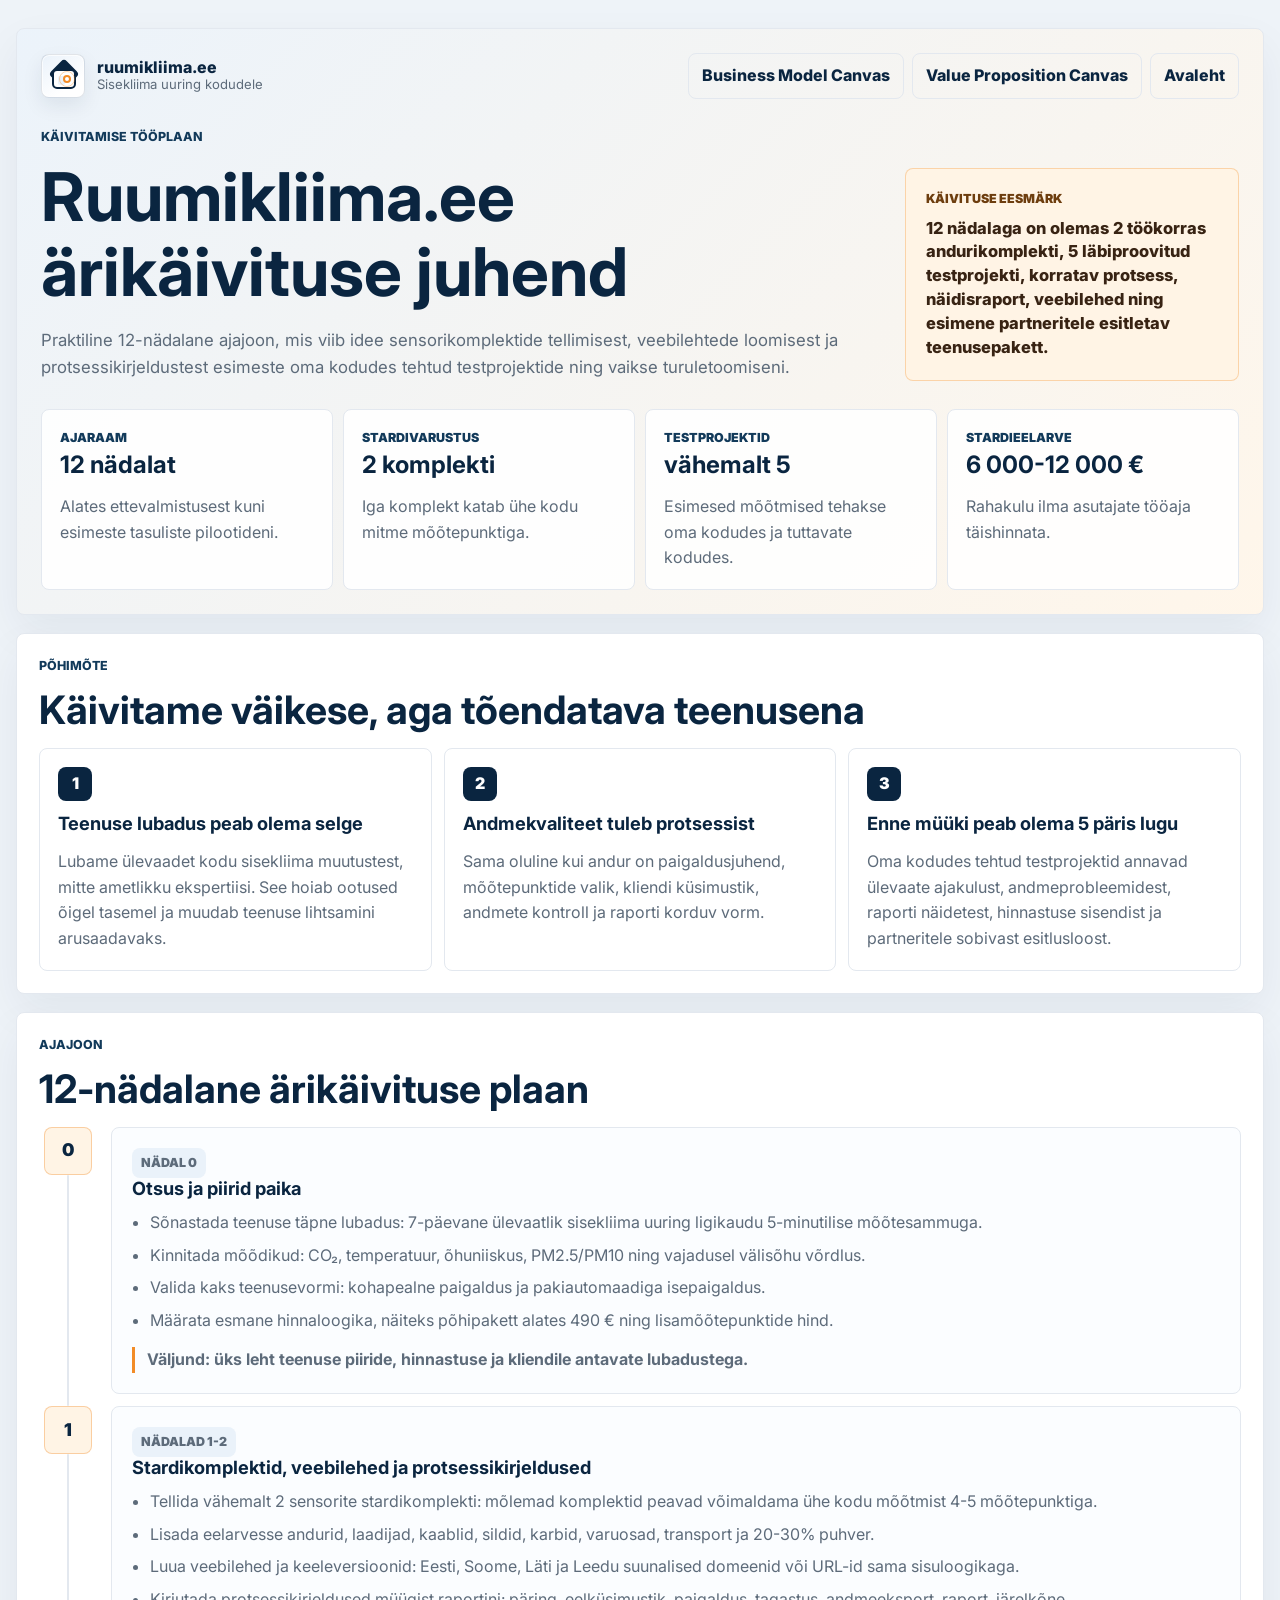
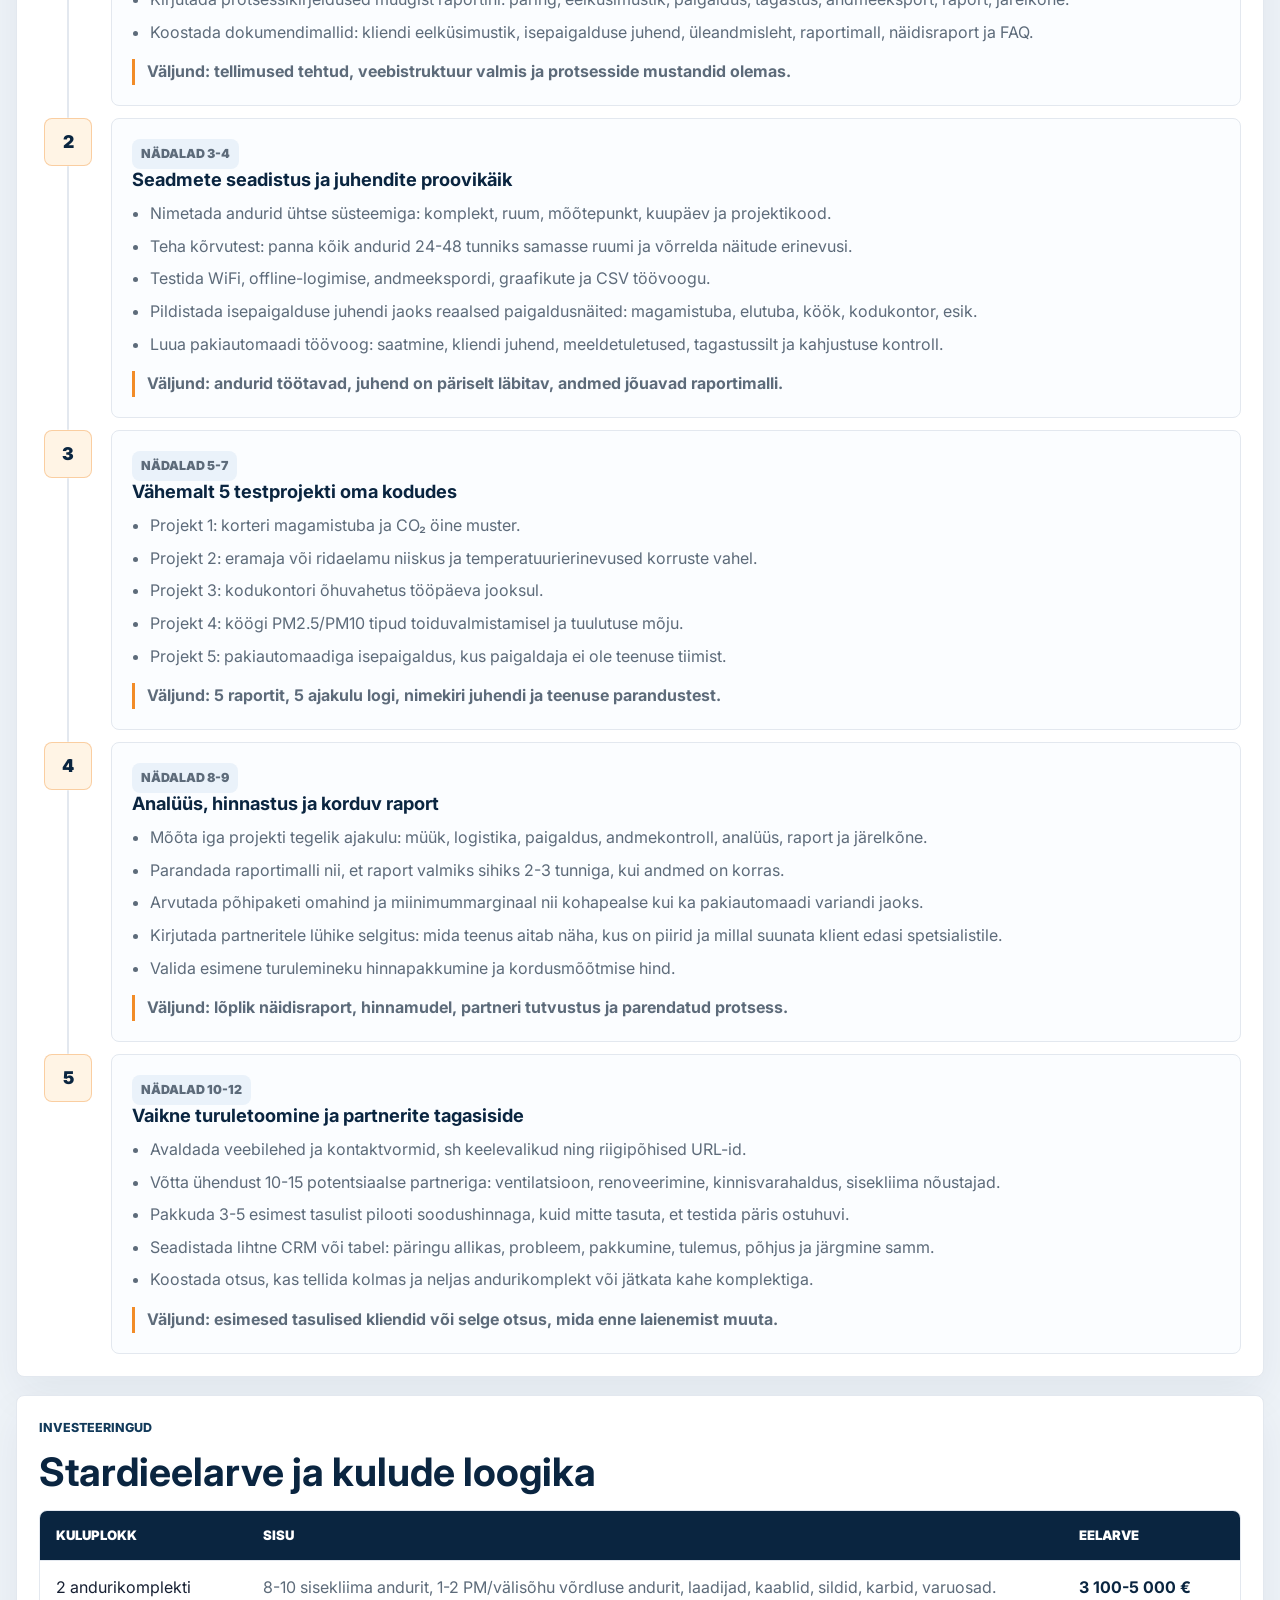
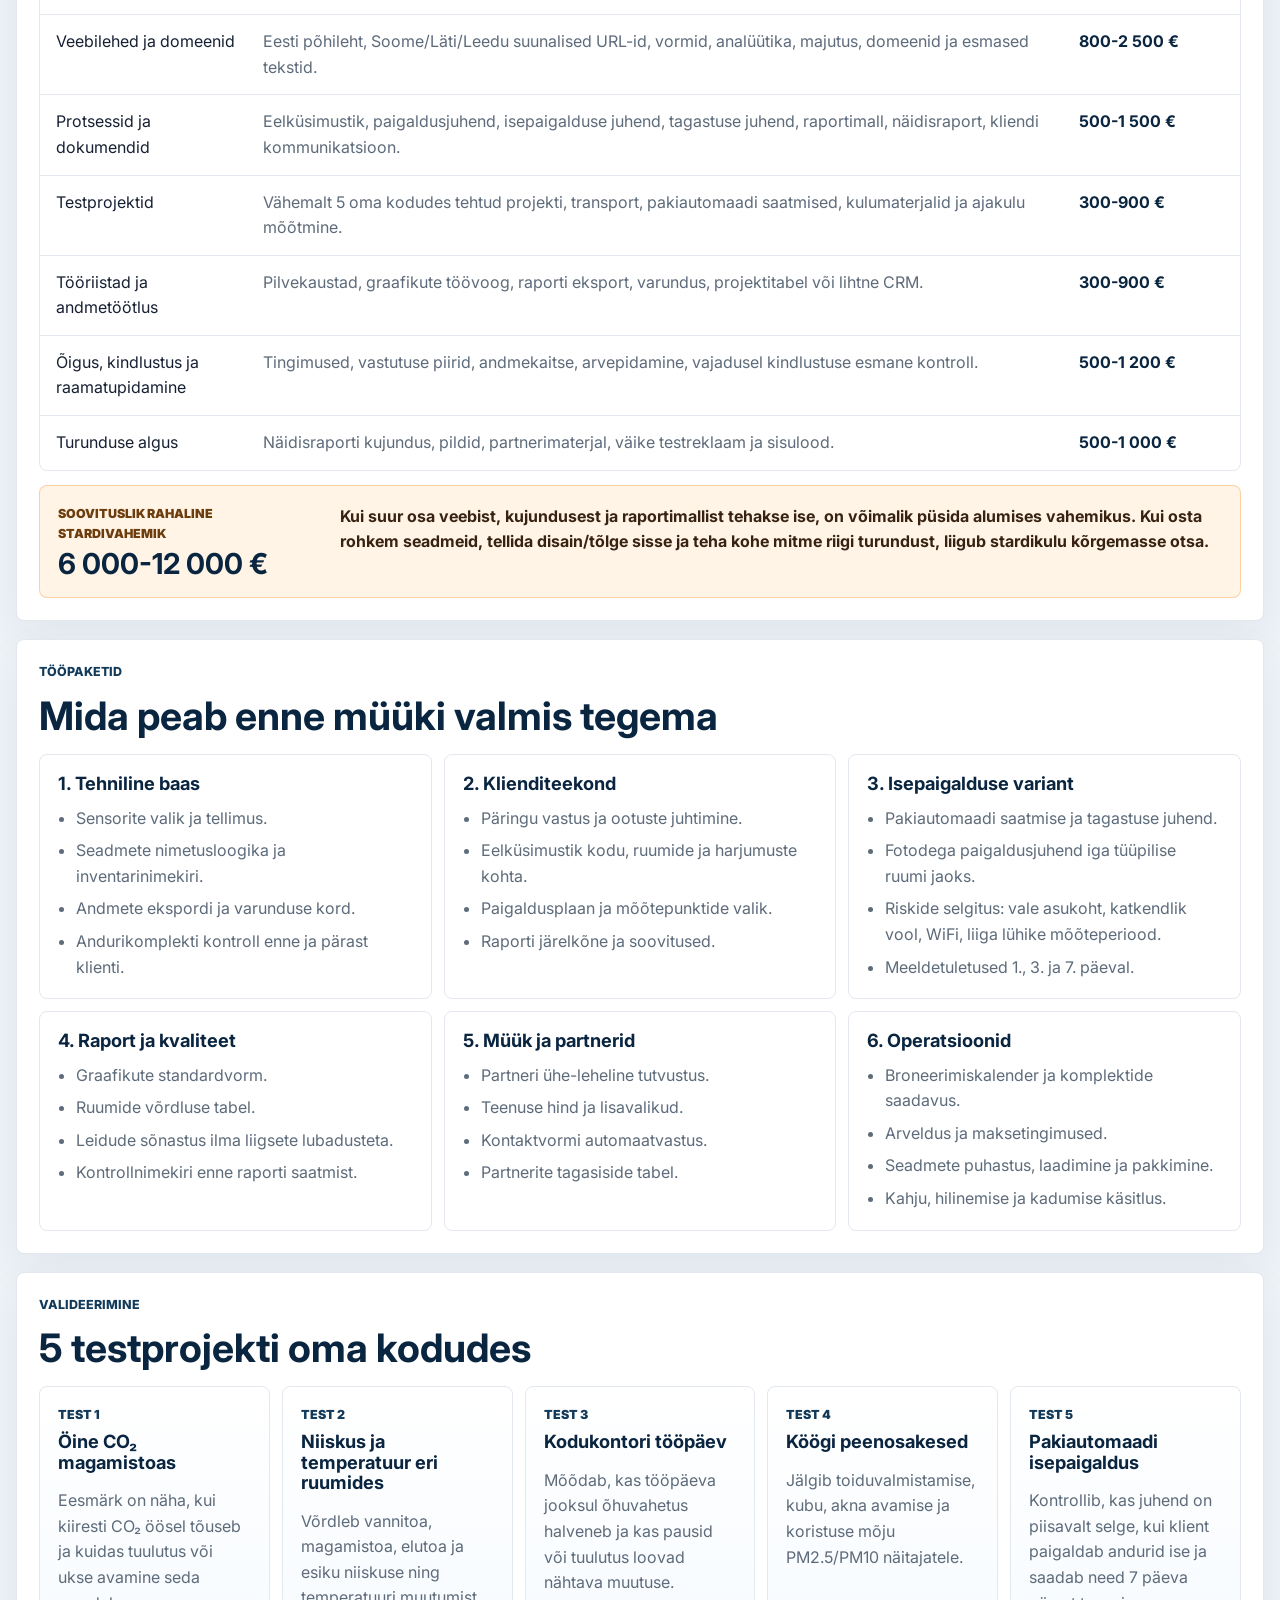
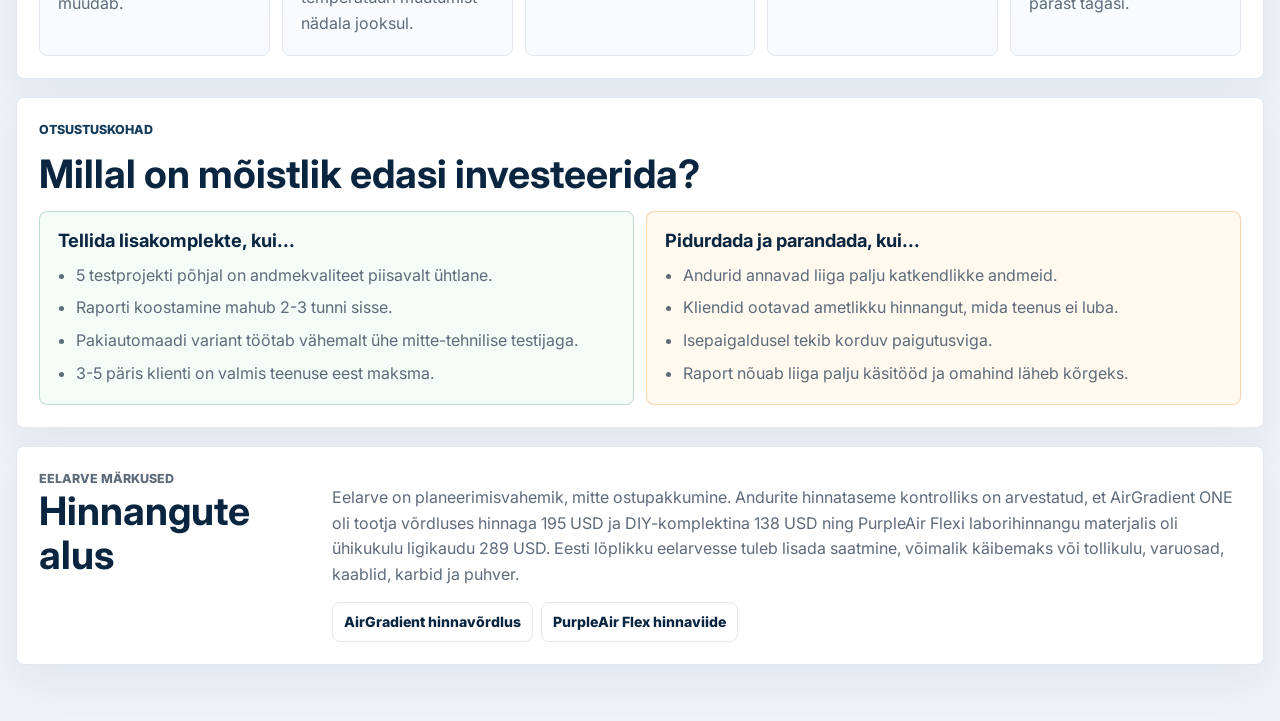
==== business-kickoff-guide.html @ 53d8d844 "Publish Kodukliima site" ====
<!DOCTYPE html>
<html lang="et">
<head>
  <meta charset="UTF-8">
  <meta name="viewport" content="width=device-width, initial-scale=1.0">
  <title>Ruumikliima.ee - Ärikäivituse juhend</title>
  <meta name="description" content="Ruumikliima.ee ärikäivituse ajajoon koos tööde, investeeringute, testprojektide ja otsustuskohtadega.">
  <link rel="preconnect" href="https://fonts.googleapis.com">
  <link rel="preconnect" href="https://fonts.gstatic.com" crossorigin>
  <link href="https://fonts.googleapis.com/css2?family=Inter:wght@400;500;600;700;800&display=swap" rel="stylesheet">
  <link rel="stylesheet" href="styles.css">
</head>
<body class="bmc-page kickoff-page">
  <main class="bmc-main">
    <section class="bmc-hero kickoff-hero">
      <div class="bmc-brandline">
        <a class="brand bmc-brand" href="index.html" aria-label="Tagasi ruumikliima.ee avalehele">
          <span class="brand-mark" aria-hidden="true">
            <span class="brand-roof"></span>
            <span class="brand-house">
              <span class="brand-sensor"></span>
            </span>
          </span>
          <span>
            <span class="brand-name">ruumikliima.ee</span>
            <span class="brand-tagline">Sisekliima uuring kodudele</span>
          </span>
        </a>
        <div class="bmc-navlinks">
          <a class="bmc-back" href="business-model-canvas.html">Business Model Canvas</a>
          <a class="bmc-back" href="value-proposition-canvas.html">Value Proposition Canvas</a>
          <a class="bmc-back" href="index.html">Avaleht</a>
        </div>
      </div>

      <div class="bmc-hero-grid">
        <div>
          <p class="eyebrow">Käivitamise tööplaan</p>
          <h1>Ruumikliima.ee ärikäivituse juhend</h1>
          <p class="bmc-lead">Praktiline 12-nädalane ajajoon, mis viib idee sensorikomplektide tellimisest, veebilehtede loomisest ja protsessikirjeldustest esimeste oma kodudes tehtud testprojektide ning vaikse turuletoomiseni.</p>
        </div>
        <div class="bmc-summary-card">
          <p class="bmc-card-label">Käivituse eesmärk</p>
          <p>12 nädalaga on olemas 2 töökorras andurikomplekti, 5 läbiproovitud testprojekti, korratav protsess, näidisraport, veebilehed ning esimene partneritele esitletav teenusepakett.</p>
        </div>
      </div>

      <div class="kickoff-metrics" aria-label="Käivituse põhinäitajad">
        <article>
          <span>Ajaraam</span>
          <strong>12 nädalat</strong>
          <p>Alates ettevalmistusest kuni esimeste tasuliste pilootideni.</p>
        </article>
        <article>
          <span>Stardivarustus</span>
          <strong>2 komplekti</strong>
          <p>Iga komplekt katab ühe kodu mitme mõõtepunktiga.</p>
        </article>
        <article>
          <span>Testprojektid</span>
          <strong>vähemalt 5</strong>
          <p>Esimesed mõõtmised tehakse oma kodudes ja tuttavate kodudes.</p>
        </article>
        <article>
          <span>Stardieelarve</span>
          <strong>6 000-12 000 €</strong>
          <p>Rahakulu ilma asutajate tööaja täishinnata.</p>
        </article>
      </div>
    </section>

    <section class="bmc-section kickoff-principles" aria-labelledby="principles-title">
      <div class="bmc-section-heading">
        <div>
          <p class="eyebrow">Põhimõte</p>
          <h2 id="principles-title">Käivitame väikese, aga tõendatava teenusena</h2>
        </div>
      </div>
      <div class="kickoff-pillars">
        <article>
          <span class="kickoff-icon">1</span>
          <h3>Teenuse lubadus peab olema selge</h3>
          <p>Lubame ülevaadet kodu sisekliima muutustest, mitte ametlikku ekspertiisi. See hoiab ootused õigel tasemel ja muudab teenuse lihtsamini arusaadavaks.</p>
        </article>
        <article>
          <span class="kickoff-icon">2</span>
          <h3>Andmekvaliteet tuleb protsessist</h3>
          <p>Sama oluline kui andur on paigaldusjuhend, mõõtepunktide valik, kliendi küsimustik, andmete kontroll ja raporti korduv vorm.</p>
        </article>
        <article>
          <span class="kickoff-icon">3</span>
          <h3>Enne müüki peab olema 5 päris lugu</h3>
          <p>Oma kodudes tehtud testprojektid annavad ülevaate ajakulust, andmeprobleemidest, raporti näidetest, hinnastuse sisendist ja partneritele sobivast esitlusloost.</p>
        </article>
      </div>
    </section>

    <section class="bmc-section" aria-labelledby="timeline-title">
      <div class="bmc-section-heading">
        <div>
          <p class="eyebrow">Ajajoon</p>
          <h2 id="timeline-title">12-nädalane ärikäivituse plaan</h2>
        </div>
      </div>

      <div class="kickoff-timeline">
        <article class="timeline-row">
          <div class="timeline-marker">
            <span>0</span>
          </div>
          <div class="timeline-card">
            <p class="phase-badge">Nädal 0</p>
            <h3>Otsus ja piirid paika</h3>
            <ul>
              <li>Sõnastada teenuse täpne lubadus: 7-päevane ülevaatlik sisekliima uuring ligikaudu 5-minutilise mõõtesammuga.</li>
              <li>Kinnitada mõõdikud: CO₂, temperatuur, õhuniiskus, PM2.5/PM10 ning vajadusel välisõhu võrdlus.</li>
              <li>Valida kaks teenusevormi: kohapealne paigaldus ja pakiautomaadiga isepaigaldus.</li>
              <li>Määrata esmane hinnaloogika, näiteks põhipakett alates 490 € ning lisamõõtepunktide hind.</li>
            </ul>
            <p class="timeline-output">Väljund: üks leht teenuse piiride, hinnastuse ja kliendile antavate lubadustega.</p>
          </div>
        </article>

        <article class="timeline-row">
          <div class="timeline-marker">
            <span>1</span>
          </div>
          <div class="timeline-card">
            <p class="phase-badge">Nädalad 1-2</p>
            <h3>Stardikomplektid, veebilehed ja protsessikirjeldused</h3>
            <ul>
              <li>Tellida vähemalt 2 sensorite stardikomplekti: mõlemad komplektid peavad võimaldama ühe kodu mõõtmist 4-5 mõõtepunktiga.</li>
              <li>Lisada eelarvesse andurid, laadijad, kaablid, sildid, karbid, varuosad, transport ja 20-30% puhver.</li>
              <li>Luua veebilehed ja keeleversioonid: Eesti, Soome, Läti ja Leedu suunalised domeenid või URL-id sama sisuloogikaga.</li>
              <li>Kirjutada protsessikirjeldused müügist raportini: päring, eelküsimustik, paigaldus, tagastus, andmeeksport, raport, järelkõne.</li>
              <li>Koostada dokumendimallid: kliendi eelküsimustik, isepaigalduse juhend, üleandmisleht, raportimall, näidisraport ja FAQ.</li>
            </ul>
            <p class="timeline-output">Väljund: tellimused tehtud, veebistruktuur valmis ja protsesside mustandid olemas.</p>
          </div>
        </article>

        <article class="timeline-row">
          <div class="timeline-marker">
            <span>2</span>
          </div>
          <div class="timeline-card">
            <p class="phase-badge">Nädalad 3-4</p>
            <h3>Seadmete seadistus ja juhendite proovikäik</h3>
            <ul>
              <li>Nimetada andurid ühtse süsteemiga: komplekt, ruum, mõõtepunkt, kuupäev ja projektikood.</li>
              <li>Teha kõrvutest: panna kõik andurid 24-48 tunniks samasse ruumi ja võrrelda näitude erinevusi.</li>
              <li>Testida WiFi, offline-logimise, andmeekspordi, graafikute ja CSV töövoogu.</li>
              <li>Pildistada isepaigalduse juhendi jaoks reaalsed paigaldusnäited: magamistuba, elutuba, köök, kodukontor, esik.</li>
              <li>Luua pakiautomaadi töövoog: saatmine, kliendi juhend, meeldetuletused, tagastussilt ja kahjustuse kontroll.</li>
            </ul>
            <p class="timeline-output">Väljund: andurid töötavad, juhend on päriselt läbitav, andmed jõuavad raportimalli.</p>
          </div>
        </article>

        <article class="timeline-row">
          <div class="timeline-marker">
            <span>3</span>
          </div>
          <div class="timeline-card">
            <p class="phase-badge">Nädalad 5-7</p>
            <h3>Vähemalt 5 testprojekti oma kodudes</h3>
            <ul>
              <li>Projekt 1: korteri magamistuba ja CO₂ öine muster.</li>
              <li>Projekt 2: eramaja või ridaelamu niiskus ja temperatuurierinevused korruste vahel.</li>
              <li>Projekt 3: kodukontori õhuvahetus tööpäeva jooksul.</li>
              <li>Projekt 4: köögi PM2.5/PM10 tipud toiduvalmistamisel ja tuulutuse mõju.</li>
              <li>Projekt 5: pakiautomaadiga isepaigaldus, kus paigaldaja ei ole teenuse tiimist.</li>
            </ul>
            <p class="timeline-output">Väljund: 5 raportit, 5 ajakulu logi, nimekiri juhendi ja teenuse parandustest.</p>
          </div>
        </article>

        <article class="timeline-row">
          <div class="timeline-marker">
            <span>4</span>
          </div>
          <div class="timeline-card">
            <p class="phase-badge">Nädalad 8-9</p>
            <h3>Analüüs, hinnastus ja korduv raport</h3>
            <ul>
              <li>Mõõta iga projekti tegelik ajakulu: müük, logistika, paigaldus, andmekontroll, analüüs, raport ja järelkõne.</li>
              <li>Parandada raportimalli nii, et raport valmiks sihiks 2-3 tunniga, kui andmed on korras.</li>
              <li>Arvutada põhipaketi omahind ja miinimummarginaal nii kohapealse kui ka pakiautomaadi variandi jaoks.</li>
              <li>Kirjutada partneritele lühike selgitus: mida teenus aitab näha, kus on piirid ja millal suunata klient edasi spetsialistile.</li>
              <li>Valida esimene turulemineku hinnapakkumine ja kordusmõõtmise hind.</li>
            </ul>
            <p class="timeline-output">Väljund: lõplik näidisraport, hinnamudel, partneri tutvustus ja parendatud protsess.</p>
          </div>
        </article>

        <article class="timeline-row">
          <div class="timeline-marker">
            <span>5</span>
          </div>
          <div class="timeline-card">
            <p class="phase-badge">Nädalad 10-12</p>
            <h3>Vaikne turuletoomine ja partnerite tagasiside</h3>
            <ul>
              <li>Avaldada veebilehed ja kontaktvormid, sh keelevalikud ning riigipõhised URL-id.</li>
              <li>Võtta ühendust 10-15 potentsiaalse partneriga: ventilatsioon, renoveerimine, kinnisvarahaldus, sisekliima nõustajad.</li>
              <li>Pakkuda 3-5 esimest tasulist pilooti soodushinnaga, kuid mitte tasuta, et testida päris ostuhuvi.</li>
              <li>Seadistada lihtne CRM või tabel: päringu allikas, probleem, pakkumine, tulemus, põhjus ja järgmine samm.</li>
              <li>Koostada otsus, kas tellida kolmas ja neljas andurikomplekt või jätkata kahe komplektiga.</li>
            </ul>
            <p class="timeline-output">Väljund: esimesed tasulised kliendid või selge otsus, mida enne laienemist muuta.</p>
          </div>
        </article>
      </div>
    </section>

    <section class="bmc-section kickoff-budget" aria-labelledby="budget-title">
      <div class="bmc-section-heading">
        <div>
          <p class="eyebrow">Investeeringud</p>
          <h2 id="budget-title">Stardieelarve ja kulude loogika</h2>
        </div>
      </div>

      <div class="investment-table" role="table" aria-label="Stardieelarve">
        <div class="investment-row investment-head" role="row">
          <span role="columnheader">Kuluplokk</span>
          <span role="columnheader">Sisu</span>
          <span role="columnheader">Eelarve</span>
        </div>
        <div class="investment-row" role="row">
          <span role="cell">2 andurikomplekti</span>
          <span role="cell">8-10 sisekliima andurit, 1-2 PM/välisõhu võrdluse andurit, laadijad, kaablid, sildid, karbid, varuosad.</span>
          <strong role="cell">3 100-5 000 €</strong>
        </div>
        <div class="investment-row" role="row">
          <span role="cell">Veebilehed ja domeenid</span>
          <span role="cell">Eesti põhileht, Soome/Läti/Leedu suunalised URL-id, vormid, analüütika, majutus, domeenid ja esmased tekstid.</span>
          <strong role="cell">800-2 500 €</strong>
        </div>
        <div class="investment-row" role="row">
          <span role="cell">Protsessid ja dokumendid</span>
          <span role="cell">Eelküsimustik, paigaldusjuhend, isepaigalduse juhend, tagastuse juhend, raportimall, näidisraport, kliendi kommunikatsioon.</span>
          <strong role="cell">500-1 500 €</strong>
        </div>
        <div class="investment-row" role="row">
          <span role="cell">Testprojektid</span>
          <span role="cell">Vähemalt 5 oma kodudes tehtud projekti, transport, pakiautomaadi saatmised, kulumaterjalid ja ajakulu mõõtmine.</span>
          <strong role="cell">300-900 €</strong>
        </div>
        <div class="investment-row" role="row">
          <span role="cell">Tööriistad ja andmetöötlus</span>
          <span role="cell">Pilvekaustad, graafikute töövoog, raporti eksport, varundus, projektitabel või lihtne CRM.</span>
          <strong role="cell">300-900 €</strong>
        </div>
        <div class="investment-row" role="row">
          <span role="cell">Õigus, kindlustus ja raamatupidamine</span>
          <span role="cell">Tingimused, vastutuse piirid, andmekaitse, arvepidamine, vajadusel kindlustuse esmane kontroll.</span>
          <strong role="cell">500-1 200 €</strong>
        </div>
        <div class="investment-row" role="row">
          <span role="cell">Turunduse algus</span>
          <span role="cell">Näidisraporti kujundus, pildid, partnerimaterjal, väike testreklaam ja sisulood.</span>
          <strong role="cell">500-1 000 €</strong>
        </div>
      </div>

      <div class="budget-total">
        <div>
          <span>Soovituslik rahaline stardivahemik</span>
          <strong>6 000-12 000 €</strong>
        </div>
        <p>Kui suur osa veebist, kujundusest ja raportimallist tehakse ise, on võimalik püsida alumises vahemikus. Kui osta rohkem seadmeid, tellida disain/tõlge sisse ja teha kohe mitme riigi turundust, liigub stardikulu kõrgemasse otsa.</p>
      </div>
    </section>

    <section class="bmc-section" aria-labelledby="tasks-title">
      <div class="bmc-section-heading">
        <div>
          <p class="eyebrow">Tööpaketid</p>
          <h2 id="tasks-title">Mida peab enne müüki valmis tegema</h2>
        </div>
      </div>

      <div class="task-board">
        <article>
          <h3>1. Tehniline baas</h3>
          <ul>
            <li>Sensorite valik ja tellimus.</li>
            <li>Seadmete nimetusloogika ja inventarinimekiri.</li>
            <li>Andmete ekspordi ja varunduse kord.</li>
            <li>Andurikomplekti kontroll enne ja pärast klienti.</li>
          </ul>
        </article>
        <article>
          <h3>2. Klienditeekond</h3>
          <ul>
            <li>Päringu vastus ja ootuste juhtimine.</li>
            <li>Eelküsimustik kodu, ruumide ja harjumuste kohta.</li>
            <li>Paigaldusplaan ja mõõtepunktide valik.</li>
            <li>Raporti järelkõne ja soovitused.</li>
          </ul>
        </article>
        <article>
          <h3>3. Isepaigalduse variant</h3>
          <ul>
            <li>Pakiautomaadi saatmise ja tagastuse juhend.</li>
            <li>Fotodega paigaldusjuhend iga tüüpilise ruumi jaoks.</li>
            <li>Riskide selgitus: vale asukoht, katkendlik vool, WiFi, liiga lühike mõõteperiood.</li>
            <li>Meeldetuletused 1., 3. ja 7. päeval.</li>
          </ul>
        </article>
        <article>
          <h3>4. Raport ja kvaliteet</h3>
          <ul>
            <li>Graafikute standardvorm.</li>
            <li>Ruumide võrdluse tabel.</li>
            <li>Leidude sõnastus ilma liigsete lubadusteta.</li>
            <li>Kontrollnimekiri enne raporti saatmist.</li>
          </ul>
        </article>
        <article>
          <h3>5. Müük ja partnerid</h3>
          <ul>
            <li>Partneri ühe-leheline tutvustus.</li>
            <li>Teenuse hind ja lisavalikud.</li>
            <li>Kontaktvormi automaatvastus.</li>
            <li>Partnerite tagasiside tabel.</li>
          </ul>
        </article>
        <article>
          <h3>6. Operatsioonid</h3>
          <ul>
            <li>Broneerimiskalender ja komplektide saadavus.</li>
            <li>Arveldus ja maksetingimused.</li>
            <li>Seadmete puhastus, laadimine ja pakkimine.</li>
            <li>Kahju, hilinemise ja kadumise käsitlus.</li>
          </ul>
        </article>
      </div>
    </section>

    <section class="bmc-section test-projects" aria-labelledby="tests-title">
      <div class="bmc-section-heading">
        <div>
          <p class="eyebrow">Valideerimine</p>
          <h2 id="tests-title">5 testprojekti oma kodudes</h2>
        </div>
      </div>

      <div class="test-grid">
        <article>
          <span>Test 1</span>
          <h3>Öine CO₂ magamistoas</h3>
          <p>Eesmärk on näha, kui kiiresti CO₂ öösel tõuseb ja kuidas tuulutus või ukse avamine seda muudab.</p>
        </article>
        <article>
          <span>Test 2</span>
          <h3>Niiskus ja temperatuur eri ruumides</h3>
          <p>Võrdleb vannitoa, magamistoa, elutoa ja esiku niiskuse ning temperatuuri muutumist nädala jooksul.</p>
        </article>
        <article>
          <span>Test 3</span>
          <h3>Kodukontori tööpäev</h3>
          <p>Mõõdab, kas tööpäeva jooksul õhuvahetus halveneb ja kas pausid või tuulutus loovad nähtava muutuse.</p>
        </article>
        <article>
          <span>Test 4</span>
          <h3>Köögi peenosakesed</h3>
          <p>Jälgib toiduvalmistamise, kubu, akna avamise ja koristuse mõju PM2.5/PM10 näitajatele.</p>
        </article>
        <article>
          <span>Test 5</span>
          <h3>Pakiautomaadi isepaigaldus</h3>
          <p>Kontrollib, kas juhend on piisavalt selge, kui klient paigaldab andurid ise ja saadab need 7 päeva pärast tagasi.</p>
        </article>
      </div>
    </section>

    <section class="bmc-section" aria-labelledby="decisions-title">
      <div class="bmc-section-heading">
        <div>
          <p class="eyebrow">Otsustuskohad</p>
          <h2 id="decisions-title">Millal on mõistlik edasi investeerida?</h2>
        </div>
      </div>
      <div class="decision-grid">
        <article>
          <h3>Tellida lisakomplekte, kui...</h3>
          <ul>
            <li>5 testprojekti põhjal on andmekvaliteet piisavalt ühtlane.</li>
            <li>Raporti koostamine mahub 2-3 tunni sisse.</li>
            <li>Pakiautomaadi variant töötab vähemalt ühe mitte-tehnilise testijaga.</li>
            <li>3-5 päris klienti on valmis teenuse eest maksma.</li>
          </ul>
        </article>
        <article>
          <h3>Pidurdada ja parandada, kui...</h3>
          <ul>
            <li>Andurid annavad liiga palju katkendlikke andmeid.</li>
            <li>Kliendid ootavad ametlikku hinnangut, mida teenus ei luba.</li>
            <li>Isepaigaldusel tekib korduv paigutusviga.</li>
            <li>Raport nõuab liiga palju käsitööd ja omahind läheb kõrgeks.</li>
          </ul>
        </article>
      </div>
    </section>

    <section class="bmc-section kickoff-sources" aria-labelledby="sources-title">
      <div>
        <p class="eyebrow">Eelarve märkused</p>
        <h2 id="sources-title">Hinnangute alus</h2>
      </div>
      <div>
        <p>Eelarve on planeerimisvahemik, mitte ostupakkumine. Andurite hinnataseme kontrolliks on arvestatud, et AirGradient ONE oli tootja võrdluses hinnaga 195 USD ja DIY-komplektina 138 USD ning PurpleAir Flexi laborihinnangu materjalis oli ühikukulu ligikaudu 289 USD. Eesti lõplikku eelarvesse tuleb lisada saatmine, võimalik käibemaks või tollikulu, varuosad, kaablid, karbid ja puhver.</p>
        <div class="source-links">
          <a href="https://www.airgradient.com/blog/airgradient-vs-airthings/">AirGradient hinnavõrdlus</a>
          <a href="https://www.aqmd.gov/docs/default-source/aq-spec/laboratory---air-toxics/purpleair-pa-ii-flex-voc---laboratory-evaluation.pdf?sfvrsn=7">PurpleAir Flex hinnaviide</a>
        </div>
      </div>
    </section>
  </main>
</body>
</html>
---- styles.css ----
:root {
  --color-primary: #0a2540;
  --color-primary-soft: #123a5a;
  --color-accent: #f28c28;
  --color-bg: #f7f9fc;
  --color-white: #ffffff;
  --color-text: #172033;
  --color-muted: #5d6b7a;
  --color-border: #e3e8ef;
  --color-card: #ffffff;
  --color-soft-blue: #eaf2fa;
  --color-soft-orange: #fff4e5;
  --color-warning-soft: #fff4e5;
  --shadow-soft: 0 18px 50px rgba(10, 37, 64, 0.11);
  --radius: 8px;
  --header-height: 78px;
}

* {
  box-sizing: border-box;
}

html {
  scroll-behavior: smooth;
  scroll-padding-top: calc(var(--header-height) + 18px);
}

body {
  margin: 0;
  color: var(--color-text);
  background: var(--color-bg);
  font-family: Inter, system-ui, -apple-system, BlinkMacSystemFont, "Segoe UI", sans-serif;
  font-size: 16px;
  line-height: 1.6;
  overflow-x: hidden;
}

body.menu-open {
  overflow: hidden;
}

img,
svg {
  max-width: 100%;
}

a {
  color: inherit;
}

button,
input,
select,
textarea {
  font: inherit;
}

button {
  cursor: pointer;
}

:focus-visible {
  outline: 3px solid rgba(242, 140, 40, 0.72);
  outline-offset: 3px;
}

.skip-link {
  position: absolute;
  left: 16px;
  top: 12px;
  z-index: 100;
  transform: translateY(-140%);
  border-radius: var(--radius);
  background: var(--color-primary);
  color: var(--color-white);
  padding: 10px 14px;
  text-decoration: none;
  transition: transform 160ms ease;
}

.skip-link:focus {
  transform: translateY(0);
}

.container {
  width: min(100% - 32px, 1160px);
  margin-inline: auto;
}

.site-header {
  position: sticky;
  top: 0;
  z-index: 50;
  border-bottom: 1px solid rgba(227, 232, 239, 0.92);
  background: rgba(255, 255, 255, 0.94);
  backdrop-filter: blur(14px);
}

.site-header .container {
  width: min(100% - 32px, 1280px);
}

.header-inner {
  min-height: var(--header-height);
  display: flex;
  align-items: center;
  justify-content: space-between;
  gap: 18px;
}

.brand {
  display: inline-flex;
  align-items: center;
  gap: 12px;
  flex: 0 0 auto;
  min-width: 0;
  color: var(--color-primary);
  text-decoration: none;
}

.brand-mark {
  position: relative;
  flex: 0 0 auto;
  width: 44px;
  height: 44px;
  border-radius: 8px;
  border: 1px solid rgba(10, 37, 64, 0.12);
  background: linear-gradient(145deg, var(--color-soft-blue), #ffffff 72%);
  box-shadow: inset 0 0 0 1px rgba(255, 255, 255, 0.72), 0 8px 20px rgba(10, 37, 64, 0.08);
}

.brand-roof {
  position: absolute;
  left: 11px;
  top: 8px;
  width: 22px;
  height: 22px;
  border-radius: 4px 4px 2px 4px;
  background: var(--color-primary);
  transform: rotate(45deg);
}

.brand-house {
  position: absolute;
  left: 10px;
  bottom: 8px;
  width: 24px;
  height: 20px;
  border: 2px solid var(--color-primary);
  border-radius: 5px;
  background: var(--color-white);
}

.brand-house::before {
  content: "";
  position: absolute;
  left: 4px;
  top: 5px;
  width: 7px;
  height: 9px;
  border-radius: 2px;
  background: var(--color-soft-blue);
}

.brand-sensor {
  position: absolute;
  right: 3px;
  top: 4px;
  width: 8px;
  height: 8px;
  border: 2px solid var(--color-accent);
  border-radius: 50%;
  background: var(--color-white);
}

.brand-sensor::after {
  content: "";
  position: absolute;
  inset: -6px;
  border-radius: 50%;
  border: 1px solid rgba(242, 140, 40, 0.38);
}

.brand-name,
.brand-tagline {
  display: block;
  min-width: 0;
}

.brand-name {
  font-weight: 800;
  line-height: 1.1;
}

.brand-tagline {
  color: var(--color-muted);
  font-size: 0.82rem;
  line-height: 1.25;
}

.site-nav {
  display: flex;
  align-items: center;
  justify-content: flex-end;
  flex: 1 1 auto;
  min-width: 0;
  gap: 2px;
  font-size: 0.93rem;
  font-weight: 650;
}

.site-nav a {
  border-radius: 8px;
  color: var(--color-primary);
  padding: 10px 11px;
  text-decoration: none;
  white-space: nowrap;
}

.site-nav a:hover {
  background: var(--color-soft-blue);
}

.site-nav .nav-cta {
  margin-left: 8px;
  background: var(--color-primary);
  color: var(--color-white);
  padding-inline: 16px;
}

.site-nav .nav-cta:hover {
  background: var(--color-primary-soft);
}

.header-actions {
  display: inline-flex;
  align-items: center;
  gap: 10px;
  flex: 0 0 auto;
  margin-left: 0;
}

.language-switcher {
  display: inline-flex;
  align-items: center;
  flex: 0 0 auto;
  gap: 3px;
  border: 1px solid var(--color-border);
  border-radius: 999px;
  background: rgba(255, 255, 255, 0.78);
  padding: 4px;
}

.language-link {
  display: inline-flex;
  align-items: center;
  gap: 6px;
  border-radius: 999px;
  color: var(--color-primary);
  padding: 6px 9px;
  font-size: 0.82rem;
  font-weight: 800;
  line-height: 1;
  text-decoration: none;
  white-space: nowrap;
}

.language-link:hover {
  background: var(--color-soft-blue);
}

.language-link.is-current {
  background: var(--color-primary);
  color: var(--color-white);
}

.flag {
  position: relative;
  display: inline-block;
  width: 20px;
  height: 14px;
  overflow: hidden;
  border: 1px solid rgba(10, 37, 64, 0.16);
  border-radius: 2px;
  background: var(--color-white);
  box-shadow: 0 1px 2px rgba(10, 37, 64, 0.08);
}

.flag-fi {
  background: #ffffff;
}

.flag-fi::before,
.flag-fi::after {
  content: "";
  position: absolute;
  background: #002f6c;
}

.flag-fi::before {
  left: 6px;
  top: 0;
  width: 4px;
  height: 100%;
}

.flag-fi::after {
  left: 0;
  top: 5px;
  width: 100%;
  height: 4px;
}

.flag-ee {
  background: linear-gradient(180deg, #0072ce 0 33.33%, #000000 33.33% 66.66%, #ffffff 66.66% 100%);
}

.flag-lv {
  background: linear-gradient(180deg, #9e3039 0 40%, #ffffff 40% 60%, #9e3039 60% 100%);
}

.flag-lt {
  background: linear-gradient(180deg, #fdb913 0 33.33%, #006a44 33.33% 66.66%, #c1272d 66.66% 100%);
}

.menu-toggle {
  display: none;
  align-items: center;
  gap: 9px;
  border: 1px solid var(--color-border);
  border-radius: 8px;
  background: var(--color-white);
  color: var(--color-primary);
  padding: 10px 12px;
  font-weight: 700;
}

.menu-icon {
  position: relative;
  display: inline-block;
  width: 18px;
  height: 12px;
  border-top: 2px solid currentColor;
  border-bottom: 2px solid currentColor;
}

.menu-icon::before {
  content: "";
  position: absolute;
  left: 0;
  top: 3px;
  width: 100%;
  border-top: 2px solid currentColor;
}

.hero {
  position: relative;
  overflow: hidden;
  padding: 76px 0 56px;
  background:
    linear-gradient(135deg, rgba(234, 242, 250, 0.98) 0%, rgba(247, 249, 252, 0.88) 42%, rgba(255, 244, 229, 0.74) 100%);
}

.hero::after {
  content: "";
  position: absolute;
  inset: auto 0 0;
  height: 1px;
  background: var(--color-border);
}

.hero-grid {
  position: relative;
  display: grid;
  grid-template-columns: minmax(0, 1.02fr) minmax(360px, 0.82fr);
  align-items: center;
  gap: 56px;
}

.hero-copy,
.hero-visual {
  min-width: 0;
}

.eyebrow {
  margin: 0 0 12px;
  color: var(--color-primary-soft);
  font-size: 0.78rem;
  font-weight: 800;
  letter-spacing: 0;
  text-transform: uppercase;
}

h1,
h2,
h3,
h4,
p {
  overflow-wrap: anywhere;
}

h1,
h2,
h3,
h4 {
  color: var(--color-primary);
  line-height: 1.12;
  margin: 0;
}

h1 {
  max-width: 780px;
  font-size: 3.5rem;
  letter-spacing: 0;
}

h2 {
  font-size: 2.45rem;
  letter-spacing: 0;
}

h3 {
  font-size: 1.14rem;
}

h4 {
  font-size: 1rem;
}

.hero-lead {
  max-width: 720px;
  margin: 22px 0 0;
  color: #304054;
  font-size: 1.08rem;
}

.hero-actions,
.section-actions {
  display: flex;
  flex-wrap: wrap;
  gap: 12px;
  margin-top: 30px;
}

.button {
  display: inline-flex;
  min-height: 48px;
  align-items: center;
  justify-content: center;
  border: 1px solid transparent;
  border-radius: 8px;
  padding: 12px 18px;
  font-weight: 800;
  line-height: 1.2;
  text-align: center;
  text-decoration: none;
  transition: transform 160ms ease, background 160ms ease, border-color 160ms ease, color 160ms ease;
}

.button:hover {
  transform: translateY(-1px);
}

.button-primary {
  background: var(--color-accent);
  color: #1b2430;
  box-shadow: 0 12px 26px rgba(242, 140, 40, 0.23);
}

.button-primary:hover {
  background: #e37f1e;
}

.button-secondary {
  border-color: rgba(10, 37, 64, 0.16);
  background: var(--color-white);
  color: var(--color-primary);
}

.button-secondary:hover {
  border-color: rgba(10, 37, 64, 0.34);
  background: var(--color-soft-blue);
}

.trust-list {
  display: flex;
  flex-wrap: wrap;
  gap: 10px;
  margin: 28px 0 0;
  padding: 0;
  list-style: none;
}

.trust-list li {
  position: relative;
  border: 1px solid rgba(10, 37, 64, 0.12);
  border-radius: 999px;
  background: rgba(255, 255, 255, 0.72);
  color: #2c3c4e;
  padding: 8px 12px 8px 33px;
  font-size: 0.92rem;
  font-weight: 650;
}

.trust-list li::before,
.check-list li::before {
  content: "";
  position: absolute;
  left: 12px;
  top: 50%;
  width: 11px;
  height: 6px;
  border-left: 2px solid var(--color-accent);
  border-bottom: 2px solid var(--color-accent);
  transform: translateY(-65%) rotate(-45deg);
}

.hero-visual {
  width: 100%;
  border: 1px solid rgba(10, 37, 64, 0.12);
  border-radius: 8px;
  background: rgba(255, 255, 255, 0.82);
  box-shadow: var(--shadow-soft);
  padding: 18px;
}

.visual-header {
  display: flex;
  justify-content: space-between;
  gap: 12px;
  margin-bottom: 14px;
  color: var(--color-primary);
  font-size: 0.9rem;
  font-weight: 800;
}

.visual-header span:last-child {
  color: var(--color-accent);
}

.home-scene {
  position: relative;
  isolation: isolate;
  overflow: hidden;
  width: 100%;
  height: clamp(304px, 24vw, 344px);
  min-width: 0;
  border: 1px solid rgba(10, 37, 64, 0.12);
  border-radius: 8px;
  background: #f8fbff;
  box-shadow: inset 0 0 0 1px rgba(255, 255, 255, 0.72);
}

.home-scene::before {
  content: "";
  position: absolute;
  inset: 0;
  z-index: 2;
  background:
    linear-gradient(180deg, rgba(255, 255, 255, 0.06), rgba(10, 37, 64, 0.08)),
    radial-gradient(circle at 78% 18%, rgba(242, 140, 40, 0.16), transparent 19%);
  pointer-events: none;
}

.home-render {
  display: block;
  width: 100%;
  height: 100%;
  object-fit: cover;
  object-position: center;
  transform: scale(1.02);
}

.room-markers {
  position: absolute;
  inset: 0;
  z-index: 4;
  pointer-events: none;
}

.room-marker {
  position: absolute;
  display: inline-flex;
  align-items: center;
  gap: 6px;
  border: 1px solid rgba(10, 37, 64, 0.12);
  border-radius: 999px;
  background: rgba(255, 255, 255, 0.9);
  color: var(--color-primary);
  padding: 5px 8px;
  font-size: 0.68rem;
  font-weight: 900;
  line-height: 1;
  white-space: nowrap;
  box-shadow: 0 8px 18px rgba(10, 37, 64, 0.11);
}

.room-marker::before {
  content: "";
  width: 8px;
  height: 8px;
  border-radius: 50%;
  background: var(--color-accent);
  box-shadow: 0 0 0 5px rgba(242, 140, 40, 0.18);
}

.marker-bedroom {
  left: 45%;
  top: 17%;
}

.marker-kitchen {
  left: 14%;
  top: 34%;
}

.marker-living {
  left: 46%;
  top: 74%;
}

.marker-child {
  right: 10%;
  top: 33%;
}

.marker-hall {
  right: 15%;
  top: 63%;
}

.scene-caption {
  position: absolute;
  left: 14px;
  bottom: 14px;
  z-index: 7;
  display: inline-flex;
  align-items: center;
  gap: 8px;
  border: 1px solid rgba(10, 37, 64, 0.1);
  border-radius: 999px;
  background: rgba(255, 255, 255, 0.88);
  color: var(--color-muted);
  padding: 8px 11px;
  font-size: 0.82rem;
}

.scene-caption span {
  width: 10px;
  height: 10px;
  border-radius: 50%;
  background: var(--color-accent);
  box-shadow: 0 0 0 6px rgba(242, 140, 40, 0.16);
}

.scene-caption strong {
  color: var(--color-primary);
}

.metric-strip {
  display: grid;
  grid-template-columns: repeat(5, minmax(0, 1fr));
  gap: 1px;
  margin-top: 14px;
  overflow: hidden;
  border: 1px solid rgba(10, 37, 64, 0.12);
  border-radius: 8px;
  background: rgba(10, 37, 64, 0.1);
}

.metric-strip span {
  min-width: 0;
  background: #f8fbff;
  color: var(--color-primary);
  padding: 9px 8px 10px;
  font-size: 0.78rem;
  font-weight: 800;
  line-height: 1.15;
  text-align: center;
}

.metric-strip span::before {
  content: "";
  display: block;
  width: 6px;
  height: 6px;
  margin: 0 auto 5px;
  border-radius: 50%;
  background: var(--color-accent);
  opacity: 0.82;
}

.sample-finding {
  margin-top: 14px;
  border: 1px solid rgba(242, 140, 40, 0.32);
  border-radius: 8px;
  background: var(--color-soft-orange);
  color: #382313;
  padding: 13px 14px;
  font-size: 0.93rem;
}

.sample-finding strong,
.sample-finding span {
  display: block;
}

.difference-section {
  background:
    linear-gradient(180deg, #ffffff 0%, #f7f9fc 100%);
}

.difference-layout {
  display: grid;
  grid-template-columns: minmax(0, 1fr) minmax(280px, 0.38fr);
  gap: 22px;
  align-items: stretch;
}

.difference-copy {
  max-width: 830px;
}

.difference-copy p:not(.eyebrow) {
  color: var(--color-muted);
  font-size: 1.04rem;
}

.difference-stat {
  display: grid;
  gap: 12px;
  align-content: center;
  min-width: 0;
  border: 1px solid rgba(242, 140, 40, 0.34);
  border-radius: var(--radius);
  background:
    linear-gradient(180deg, #fffaf2, #ffffff);
  padding: 24px;
  box-shadow: 0 16px 38px rgba(10, 37, 64, 0.07);
}

.difference-stat-label,
.value-deal span,
.chart-head span,
.chart-summary span {
  display: block;
  color: var(--color-primary-soft);
  font-size: 0.78rem;
  font-weight: 900;
  text-transform: uppercase;
}

.difference-stat strong {
  display: block;
  color: var(--color-primary);
  font-size: clamp(1.85rem, 3vw, 2.75rem);
  letter-spacing: 0;
  line-height: 1.02;
}

.difference-stat p {
  margin: 0;
  color: #382313;
  font-weight: 700;
}

.difference-stat-breakdown {
  display: grid;
  grid-template-columns: repeat(3, minmax(0, 1fr));
  gap: 8px;
  margin-top: 4px;
}

.difference-stat-breakdown span {
  display: grid;
  gap: 2px;
  min-width: 0;
  border: 1px solid rgba(10, 37, 64, 0.1);
  border-radius: 8px;
  background: var(--color-white);
  color: var(--color-muted);
  padding: 10px;
  font-size: 0.78rem;
  font-weight: 800;
  line-height: 1.2;
}

.difference-stat-breakdown b {
  color: var(--color-accent);
  font-size: 1.05rem;
  line-height: 1;
}

.difference-grid {
  display: grid;
  grid-template-columns: repeat(3, minmax(0, 1fr));
  gap: 14px;
  margin-top: 18px;
}

.difference-grid article {
  min-width: 0;
  border: 1px solid var(--color-border);
  border-radius: var(--radius);
  background: var(--color-white);
  padding: 22px;
  box-shadow: 0 12px 34px rgba(10, 37, 64, 0.05);
}

.difference-number {
  display: inline-grid;
  width: 38px;
  height: 34px;
  place-items: center;
  margin-bottom: 16px;
  border-radius: 8px;
  background: var(--color-primary);
  color: var(--color-white);
  font-size: 0.78rem;
  font-weight: 900;
}

.difference-grid p {
  margin-bottom: 0;
  color: var(--color-muted);
}

.section {
  padding: 48px 0;
}

.section-soft {
  background: var(--color-white);
}

.section-heading {
  max-width: 820px;
  margin-bottom: 22px;
}

.section-heading p:not(.eyebrow) {
  margin: 16px 0 0;
  color: var(--color-muted);
  font-size: 1.03rem;
}

.card-grid {
  display: grid;
  gap: 18px;
}

.card-grid.three {
  grid-template-columns: repeat(3, minmax(0, 1fr));
}

.card-grid.four {
  grid-template-columns: repeat(4, minmax(0, 1fr));
}

.info-card,
.metric-card,
.finding-card,
.addon-card {
  min-width: 0;
  border: 1px solid var(--color-border);
  border-radius: var(--radius);
  background: var(--color-card);
  padding: 22px;
  box-shadow: 0 12px 34px rgba(10, 37, 64, 0.05);
}

.info-card p,
.metric-card p,
.finding-card p,
.addon-card p {
  color: var(--color-muted);
}

.info-card p:last-child,
.metric-card p:last-child,
.finding-card p:last-child,
.addon-card p:last-child {
  margin-bottom: 0;
}

.card-icon,
.metric-badge {
  display: inline-grid;
  min-width: 42px;
  height: 36px;
  place-items: center;
  margin-bottom: 18px;
  border-radius: 8px;
  background: var(--color-soft-blue);
  color: var(--color-primary);
  font-size: 0.82rem;
  font-weight: 900;
}

.metric-badge {
  background: var(--color-primary);
  color: var(--color-white);
}

.metric-subtitle {
  margin: 8px 0 12px;
  color: var(--color-primary-soft) !important;
  font-weight: 800;
}

.example,
.possible-action {
  border-left: 3px solid var(--color-accent);
  padding-left: 12px;
}

.section-note,
.discrete-note,
.price-note {
  margin: 16px 0 0;
  border: 1px solid rgba(10, 37, 64, 0.1);
  border-radius: var(--radius);
  background: var(--color-white);
  color: var(--color-primary);
  padding: 15px 18px;
  font-weight: 700;
}

.discrete-note,
.price-note {
  color: var(--color-muted);
  font-weight: 500;
}

.section-soft .section-note,
.section-soft .discrete-note,
.section-soft .price-note {
  background: var(--color-bg);
}

.steps {
  display: grid;
  grid-template-columns: repeat(4, minmax(0, 1fr));
  gap: 18px;
  margin: 0;
  padding: 0;
  list-style: none;
  counter-reset: steps;
}

.steps li {
  position: relative;
  min-width: 0;
  border: 1px solid var(--color-border);
  border-radius: var(--radius);
  background: var(--color-white);
  padding: 22px;
}

.steps li::after {
  content: "";
  position: absolute;
  top: 39px;
  right: -19px;
  width: 20px;
  height: 2px;
  background: var(--color-border);
}

.steps li:last-child::after {
  display: none;
}

.step-number {
  display: grid;
  width: 38px;
  height: 38px;
  place-items: center;
  margin-bottom: 18px;
  border-radius: 8px;
  background: var(--color-accent);
  color: #1b2430;
  font-weight: 900;
}

.steps p {
  margin-bottom: 0;
  color: var(--color-muted);
}

.timeline {
  display: flex;
  flex-wrap: wrap;
  gap: 10px;
  margin-top: 28px;
}

.timeline span {
  position: relative;
  border: 1px solid rgba(10, 37, 64, 0.12);
  border-radius: 999px;
  background: var(--color-soft-blue);
  color: var(--color-primary);
  padding: 8px 34px 8px 13px;
  font-size: 0.9rem;
  font-weight: 800;
}

.timeline span::after {
  content: "→";
  position: absolute;
  right: 13px;
  color: var(--color-accent);
}

.timeline span:last-child::after {
  content: "";
}

.delivery-option {
  display: grid;
  gap: 10px;
  margin-top: 18px;
  border: 1px solid rgba(10, 37, 64, 0.12);
  border-radius: var(--radius);
  background: var(--color-white);
  padding: 20px;
  box-shadow: 0 12px 34px rgba(10, 37, 64, 0.05);
}

.delivery-option p {
  margin: 0;
  color: var(--color-muted);
}

.delivery-option h3 {
  margin-top: 4px;
}

.delivery-label {
  color: var(--color-accent) !important;
  font-size: 0.78rem;
  font-weight: 900;
  text-transform: uppercase;
}

.report-grid {
  display: grid;
  grid-template-columns: minmax(0, 0.95fr) minmax(320px, 0.75fr);
  align-items: center;
  gap: 56px;
}

.report-mock {
  margin-top: 22px;
  border: 1px solid rgba(10, 37, 64, 0.14);
  border-radius: var(--radius);
  background: var(--color-white);
  box-shadow: var(--shadow-soft);
  padding: 24px;
}

.report-topline {
  display: flex;
  justify-content: space-between;
  gap: 12px;
  margin-bottom: 18px;
  color: var(--color-muted);
  font-size: 0.84rem;
  font-weight: 800;
}

.report-topline span:first-child {
  color: var(--color-accent);
}

.report-rows {
  display: grid;
  gap: 10px;
  margin-top: 18px;
}

.report-rows div {
  border: 1px solid var(--color-border);
  border-radius: 8px;
  background: var(--color-bg);
  padding: 12px 14px;
}

.report-content h3 {
  margin-bottom: 16px;
}

.check-list {
  display: grid;
  gap: 10px;
  margin: 0;
  padding: 0;
  list-style: none;
}

.check-list li {
  position: relative;
  min-width: 0;
  padding-left: 29px;
  color: #344255;
}

.callout {
  margin: 22px 0 0;
  border-left: 4px solid var(--color-accent);
  border-radius: 0 8px 8px 0;
  background: var(--color-soft-orange);
  color: #382313;
  padding: 16px 18px;
  font-weight: 700;
}

.measurement-examples .section-heading {
  max-width: 900px;
}

.chart-grid {
  display: grid;
  grid-template-columns: repeat(3, minmax(0, 1fr));
  gap: 18px;
}

.chart-card {
  min-width: 0;
  border: 1px solid var(--color-border);
  border-radius: var(--radius);
  background: var(--color-white);
  padding: 22px;
  box-shadow: 0 12px 34px rgba(10, 37, 64, 0.05);
}

.chart-head {
  margin-bottom: 14px;
}

.chart-head h3 {
  margin-top: 5px;
}

.chart-frame {
  overflow: hidden;
  border: 1px solid rgba(10, 37, 64, 0.1);
  border-radius: 8px;
  background:
    linear-gradient(180deg, #fbfdff, #ffffff);
  padding: 8px;
}

.chart-frame svg {
  display: block;
  width: 100%;
  height: auto;
}

.chart-axis {
  stroke: #94a3b8;
  stroke-width: 2;
}

.chart-gridlines line {
  stroke: #e5edf4;
  stroke-width: 1;
}

.chart-line {
  fill: none;
  stroke-linecap: round;
  stroke-linejoin: round;
  stroke-width: 4;
}

.chart-fill {
  opacity: 0.16;
}

.chart-line.co2 {
  stroke: var(--color-accent);
}

.chart-fill.co2 {
  fill: var(--color-accent);
}

.chart-line.humidity {
  stroke: #159a8c;
}

.chart-fill.humidity {
  fill: #159a8c;
}

.chart-line.temperature {
  stroke: #5b6ee1;
  stroke-dasharray: 8 8;
}

.chart-line.pm {
  stroke: #d94b5f;
}

.chart-fill.pm {
  fill: #d94b5f;
}

.chart-events circle {
  fill: #ffffff;
  stroke: #d94b5f;
  stroke-width: 3;
}

.chart-labels text {
  fill: #66788a;
  font-size: 18px;
  font-weight: 800;
  text-anchor: end;
}

.chart-labels text:nth-last-child(-n + 7) {
  text-anchor: middle;
}

.chart-card p {
  margin: 14px 0 0;
  color: var(--color-muted);
}

.chart-card p strong {
  color: var(--color-primary);
}

.chart-summary {
  display: grid;
  grid-template-columns: minmax(180px, 0.24fr) minmax(0, 1fr);
  gap: 16px;
  margin-top: 18px;
  border: 1px solid rgba(21, 154, 140, 0.24);
  border-radius: var(--radius);
  background: #effbf8;
  padding: 18px;
}

.chart-summary p {
  margin: 0;
  color: #264f4b;
  font-weight: 700;
}

.fit-section {
  border-top: 1px solid var(--color-border);
  border-bottom: 1px solid var(--color-border);
}

.fit-grid {
  display: grid;
  grid-template-columns: minmax(0, 1fr) minmax(0, 1fr);
  gap: 18px;
}

.fit-card {
  min-width: 0;
  border: 1px solid var(--color-border);
  border-radius: var(--radius);
  background: var(--color-white);
  padding: 24px;
  box-shadow: 0 12px 34px rgba(10, 37, 64, 0.05);
}

.fit-card h3 {
  margin-bottom: 16px;
}

.fit-positive {
  border-color: rgba(21, 154, 140, 0.28);
  background: linear-gradient(180deg, #f2fbf8, #ffffff 48%);
}

.fit-negative {
  border-color: rgba(242, 140, 40, 0.34);
  background: linear-gradient(180deg, #fff8ee, #ffffff 48%);
}

.plain-list {
  display: grid;
  gap: 10px;
  margin: 0;
  padding-left: 18px;
  color: #344255;
}

.plain-list li::marker {
  color: var(--color-accent);
  font-weight: 900;
}

.pricing-card {
  display: grid;
  grid-template-columns: minmax(280px, 0.7fr) minmax(0, 1fr);
  gap: 32px;
  border: 1px solid rgba(10, 37, 64, 0.12);
  border-radius: var(--radius);
  background: var(--color-white);
  box-shadow: var(--shadow-soft);
  padding: 30px;
}

.value-deal {
  display: grid;
  grid-template-columns: repeat(3, minmax(0, 1fr));
  gap: 14px;
  margin-bottom: 22px;
}

.value-deal article {
  min-width: 0;
  border: 1px solid rgba(10, 37, 64, 0.12);
  border-radius: var(--radius);
  background: var(--color-white);
  padding: 20px;
}

.value-deal h3 {
  margin-top: 6px;
}

.value-deal p {
  margin-bottom: 0;
  color: var(--color-muted);
}

.pricing-label {
  display: inline-flex;
  margin-bottom: 14px;
  border-radius: 999px;
  background: var(--color-soft-orange);
  color: #59320d;
  padding: 7px 12px;
  font-size: 0.82rem;
  font-weight: 900;
}

.pricing-main p:not(.price) {
  color: var(--color-muted);
}

.price {
  margin: 18px 0 16px;
  color: var(--color-primary);
  font-size: clamp(2rem, 4vw, 3rem);
  font-weight: 900;
  line-height: 1;
}

.pricing-main .button {
  margin-top: 14px;
}

.pricing-includes {
  border-left: 1px solid var(--color-border);
  padding-left: 30px;
}

.pricing-includes h4 {
  margin-bottom: 16px;
}

.included-list {
  display: grid;
  grid-template-columns: repeat(2, minmax(0, 1fr));
  column-gap: 18px;
  row-gap: 8px;
  margin: 0;
  padding: 0;
  list-style: none;
}

.included-list li {
  position: relative;
  display: flex;
  min-width: 0;
  min-height: 36px;
  align-items: flex-start;
  gap: 9px;
  border: 1px solid rgba(10, 37, 64, 0.08);
  border-radius: 8px;
  background: #fbfdff;
  color: #344255;
  padding: 8px 10px 8px 34px;
  font-size: 0.94rem;
  line-height: 1.35;
}

.included-list li::before {
  content: "";
  position: absolute;
  left: 12px;
  top: 15px;
  width: 10px;
  height: 6px;
  border-left: 2px solid var(--color-accent);
  border-bottom: 2px solid var(--color-accent);
  transform: rotate(-45deg);
}

.two-columns {
  grid-template-columns: repeat(2, minmax(0, 1fr));
}

.addons {
  margin-top: 30px;
}

.addons h3 {
  margin-bottom: 18px;
}

.addon-card strong {
  color: var(--color-primary);
}

.faq-layout {
  display: grid;
  grid-template-columns: minmax(220px, 0.42fr) minmax(0, 1fr);
  gap: 56px;
}

.faq-list {
  display: grid;
  gap: 10px;
}

.faq-item {
  border: 1px solid var(--color-border);
  border-radius: var(--radius);
  background: var(--color-white);
  overflow: hidden;
}

.faq-item h3 {
  margin: 0;
}

.faq-item button {
  display: flex;
  width: 100%;
  align-items: center;
  justify-content: space-between;
  gap: 18px;
  border: 0;
  background: transparent;
  color: var(--color-primary);
  padding: 18px 20px;
  font-weight: 800;
  text-align: left;
}

.faq-item button span {
  position: relative;
  flex: 0 0 20px;
  width: 20px;
  height: 20px;
  border-radius: 50%;
  background: var(--color-soft-blue);
}

.faq-item button span::before,
.faq-item button span::after {
  content: "";
  position: absolute;
  left: 5px;
  top: 9px;
  width: 10px;
  height: 2px;
  background: var(--color-primary);
}

.faq-item button span::after {
  transform: rotate(90deg);
  transition: transform 160ms ease;
}

.faq-item button[aria-expanded="true"] span::after {
  transform: rotate(0);
}

.faq-answer {
  padding: 0 20px 18px;
}

.faq-answer p {
  margin: 0;
  color: var(--color-muted);
}

.contact-section {
  background:
    linear-gradient(135deg, rgba(10, 37, 64, 0.96), rgba(18, 58, 90, 0.94));
  color: var(--color-white);
}

.contact-grid {
  display: grid;
  grid-template-columns: minmax(250px, 0.48fr) minmax(0, 1fr);
  gap: 54px;
  align-items: start;
}

.contact-copy {
  position: sticky;
  top: calc(var(--header-height) + 24px);
}

.contact-copy h2,
.contact-copy .eyebrow {
  color: var(--color-white);
}

.contact-copy p {
  color: rgba(255, 255, 255, 0.82);
}

.direct-contact {
  margin-top: 28px;
  border: 1px solid rgba(255, 255, 255, 0.18);
  border-radius: var(--radius);
  background: rgba(255, 255, 255, 0.08);
  padding: 18px;
}

.direct-contact p {
  margin: 0;
}

.direct-contact p + p {
  margin-top: 8px;
}

.direct-contact a {
  color: var(--color-white);
  font-weight: 800;
}

.contact-form {
  border: 1px solid rgba(255, 255, 255, 0.16);
  border-radius: var(--radius);
  background: var(--color-white);
  color: var(--color-text);
  padding: 24px;
  box-shadow: 0 22px 60px rgba(0, 0, 0, 0.18);
}

.form-row {
  display: grid;
  gap: 16px;
  margin-bottom: 16px;
}

.form-row.two {
  grid-template-columns: repeat(2, minmax(0, 1fr));
}

.field {
  display: grid;
  gap: 7px;
  margin-bottom: 16px;
}

.form-row .field {
  margin-bottom: 0;
}

label,
.field label {
  color: var(--color-primary);
  font-size: 0.92rem;
  font-weight: 800;
}

input,
select,
textarea {
  width: 100%;
  border: 1px solid #cfd8e5;
  border-radius: 8px;
  background: var(--color-white);
  color: var(--color-text);
  padding: 12px 13px;
}

textarea {
  resize: vertical;
}

input:focus,
select:focus,
textarea:focus {
  border-color: var(--color-accent);
  outline: 3px solid rgba(242, 140, 40, 0.22);
}

.consent {
  display: grid;
  grid-template-columns: 20px 1fr;
  gap: 10px;
  align-items: start;
  margin: 8px 0 18px;
  color: #354356;
  font-weight: 650;
}

.consent input {
  width: 18px;
  height: 18px;
  margin-top: 4px;
  accent-color: var(--color-accent);
}

.form-submit {
  width: 100%;
}

.form-status {
  min-height: 1.5em;
  margin: 14px 0 0;
  color: var(--color-primary);
  font-weight: 800;
}

.site-footer {
  background: #081f36;
  color: rgba(255, 255, 255, 0.78);
  padding: 36px 0;
}

.footer-grid {
  display: grid;
  grid-template-columns: minmax(240px, 0.55fr) minmax(200px, 0.45fr) minmax(260px, 0.8fr);
  gap: 34px;
  align-items: start;
}

.footer-brand {
  color: var(--color-white);
  font-size: 1.12rem;
  font-weight: 900;
  text-decoration: none;
}

.footer-grid p {
  margin: 10px 0 0;
}

.footer-links {
  display: grid;
  grid-template-columns: repeat(2, minmax(0, 1fr));
  gap: 8px 18px;
}

.footer-links a {
  color: rgba(255, 255, 255, 0.88);
  font-weight: 750;
  text-decoration: none;
}

.footer-links a:hover {
  color: var(--color-white);
}

.footer-note p:last-child {
  color: var(--color-white);
  font-weight: 800;
}

.bmc-page {
  background: #eef3f8;
}

.bmc-main {
  width: min(100% - 32px, 1280px);
  margin-inline: auto;
  padding: 28px 0 56px;
}

.bmc-hero,
.bmc-section {
  border: 1px solid var(--color-border);
  border-radius: 8px;
  background: var(--color-white);
  box-shadow: 0 18px 45px rgba(10, 37, 64, 0.06);
}

.bmc-hero {
  padding: 24px;
}

.bmc-brandline {
  display: flex;
  align-items: center;
  justify-content: space-between;
  gap: 18px;
  margin-bottom: 28px;
}

.bmc-brand {
  min-width: 0;
}

.bmc-back {
  border: 1px solid var(--color-border);
  border-radius: 8px;
  color: var(--color-primary);
  padding: 9px 13px;
  font-weight: 800;
  text-decoration: none;
}

.bmc-back:hover {
  background: var(--color-soft-blue);
}

.bmc-hero-grid {
  display: grid;
  grid-template-columns: minmax(0, 1fr) minmax(300px, 0.4fr);
  gap: 28px;
  align-items: end;
}

.bmc-hero h1 {
  max-width: 820px;
  font-size: 4.2rem;
}

.bmc-lead {
  max-width: 900px;
  margin: 18px 0 0;
  color: var(--color-muted);
  font-size: 1.05rem;
}

.bmc-summary-card {
  border: 1px solid rgba(242, 140, 40, 0.32);
  border-radius: 8px;
  background: var(--color-soft-orange);
  padding: 20px;
}

.bmc-summary-card p:last-child {
  margin: 8px 0 0;
  color: #382313;
  font-size: 1.03rem;
  font-weight: 800;
  line-height: 1.45;
}

.bmc-card-label {
  margin: 0;
  color: #6d3d0e;
  font-size: 0.78rem;
  font-weight: 900;
  text-transform: uppercase;
}

.bmc-section {
  margin-top: 18px;
  padding: 22px;
}

.bmc-section-heading {
  display: flex;
  align-items: end;
  justify-content: space-between;
  gap: 16px;
  margin-bottom: 16px;
}

.bmc-canvas {
  display: grid;
  grid-template-columns: repeat(5, minmax(0, 1fr));
  grid-template-rows: auto auto;
  gap: 10px;
}

.bmc-block {
  position: relative;
  min-width: 0;
  min-height: 260px;
  border: 1px solid var(--color-border);
  border-radius: 8px;
  background: #fbfdff;
  padding: 18px;
}

.bmc-block h3 {
  padding-right: 32px;
}

.bmc-block ul {
  display: grid;
  gap: 8px;
  margin: 14px 0 0;
  padding-left: 18px;
  color: var(--color-muted);
  font-size: 0.92rem;
  line-height: 1.45;
}

.bmc-number {
  position: absolute;
  right: 14px;
  top: 14px;
  display: grid;
  width: 28px;
  height: 28px;
  place-items: center;
  border-radius: 8px;
  background: var(--color-soft-blue);
  color: var(--color-primary);
  font-size: 0.78rem;
  font-weight: 900;
}

.value-proposition {
  grid-column: 3;
  grid-row: 1 / span 2;
  background: linear-gradient(180deg, #fff8ee, #ffffff 45%);
  border-color: rgba(242, 140, 40, 0.38);
}

.customer-segments {
  grid-column: 5;
  grid-row: 1 / span 2;
}

.key-partners {
  grid-column: 1;
  grid-row: 1 / span 2;
}

.key-activities {
  grid-column: 2;
  grid-row: 1;
}

.key-resources {
  grid-column: 2;
  grid-row: 2;
}

.customer-relationships {
  grid-column: 4;
  grid-row: 1;
}

.channels {
  grid-column: 4;
  grid-row: 2;
}

.cost-structure {
  grid-column: 1 / span 2;
  grid-row: 3;
  min-height: 220px;
}

.revenue-streams {
  grid-column: 3 / span 3;
  grid-row: 3;
  min-height: 220px;
}

.bmc-insight-grid {
  display: grid;
  grid-template-columns: repeat(3, minmax(0, 1fr));
  gap: 14px;
}

.bmc-insight {
  min-width: 0;
  border: 1px solid var(--color-border);
  border-radius: 8px;
  background: var(--color-bg);
  padding: 20px;
}

.bmc-insight p {
  margin-bottom: 0;
  color: var(--color-muted);
}

.bmc-next {
  display: grid;
  grid-template-columns: minmax(240px, 0.34fr) minmax(0, 1fr);
  gap: 24px;
}

.bmc-next ol {
  display: grid;
  gap: 10px;
  margin: 0;
  padding-left: 22px;
  color: var(--color-muted);
}

.bmc-next li::marker {
  color: var(--color-accent);
  font-weight: 900;
}

.bmc-navlinks {
  display: flex;
  flex-wrap: wrap;
  justify-content: flex-end;
  gap: 8px;
}

.vpc-canvas {
  display: grid;
  grid-template-columns: minmax(0, 1fr) 160px minmax(0, 1fr);
  gap: 16px;
  align-items: stretch;
}

.vpc-side {
  display: grid;
  gap: 12px;
  min-width: 0;
  border: 1px solid var(--color-border);
  border-radius: 8px;
  background: #fbfdff;
  padding: 16px;
}

.value-map {
  background: linear-gradient(180deg, #fffaf2, #ffffff 42%);
  border-color: rgba(242, 140, 40, 0.3);
}

.customer-profile {
  background: linear-gradient(180deg, #f4f9fd, #ffffff 42%);
}

.vpc-side-heading {
  border-bottom: 1px solid var(--color-border);
  padding-bottom: 12px;
}

.vpc-side-heading span {
  display: block;
  margin-bottom: 5px;
  color: var(--color-primary-soft);
  font-size: 0.78rem;
  font-weight: 900;
  text-transform: uppercase;
}

.vpc-block {
  position: relative;
  border: 1px solid var(--color-border);
  border-radius: 8px;
  background: rgba(255, 255, 255, 0.88);
  padding: 18px;
}

.vpc-block h4 {
  padding-right: 34px;
}

.vpc-block ul {
  display: grid;
  gap: 8px;
  margin: 12px 0 0;
  padding-left: 18px;
  color: var(--color-muted);
}

.vpc-icon {
  position: absolute;
  right: 14px;
  top: 14px;
  display: grid;
  width: 30px;
  height: 30px;
  place-items: center;
  border-radius: 8px;
  background: var(--color-primary);
  color: var(--color-white);
  font-weight: 900;
}

.value-map .vpc-icon {
  background: var(--color-accent);
  color: #1b2430;
}

.vpc-fit {
  display: grid;
  place-items: center;
  min-width: 0;
}

.fit-ring {
  display: grid;
  width: 142px;
  height: 142px;
  place-items: center;
  align-content: center;
  border: 1px solid rgba(242, 140, 40, 0.38);
  border-radius: 50%;
  background:
    radial-gradient(circle, #fff7eb 0 45%, rgba(255, 255, 255, 0.88) 46% 100%);
  color: var(--color-primary);
  text-align: center;
  box-shadow: 0 18px 45px rgba(10, 37, 64, 0.08);
}

.fit-ring span {
  color: var(--color-accent);
  font-size: 0.82rem;
  font-weight: 900;
  text-transform: uppercase;
}

.fit-ring strong {
  max-width: 100px;
  font-size: 0.92rem;
  line-height: 1.25;
}

.vpc-fit-summary {
  display: grid;
  grid-template-columns: minmax(220px, 0.32fr) minmax(0, 1fr);
  gap: 24px;
  align-items: start;
}

.vpc-fit-summary p:last-child {
  margin: 0;
  color: var(--color-muted);
  font-size: 1.04rem;
}

.kickoff-hero {
  background:
    linear-gradient(135deg, rgba(234, 242, 250, 0.92), rgba(255, 244, 229, 0.8)),
    #ffffff;
}

.kickoff-metrics {
  display: grid;
  grid-template-columns: repeat(4, minmax(0, 1fr));
  gap: 10px;
  margin-top: 28px;
}

.kickoff-metrics article,
.kickoff-pillars article,
.task-board article,
.test-grid article,
.decision-grid article {
  min-width: 0;
  border: 1px solid var(--color-border);
  border-radius: 8px;
  background: rgba(255, 255, 255, 0.9);
  padding: 18px;
}

.kickoff-metrics span,
.test-grid span {
  display: block;
  color: var(--color-primary-soft);
  font-size: 0.78rem;
  font-weight: 900;
  text-transform: uppercase;
}

.kickoff-metrics strong {
  display: block;
  margin-top: 4px;
  color: var(--color-primary);
  font-size: 1.5rem;
  line-height: 1.1;
}

.kickoff-metrics p,
.kickoff-pillars p,
.timeline-card p,
.test-grid p,
.kickoff-sources p {
  margin-bottom: 0;
  color: var(--color-muted);
}

.kickoff-pillars,
.task-board,
.test-grid,
.decision-grid {
  display: grid;
  gap: 12px;
}

.kickoff-pillars {
  grid-template-columns: repeat(3, minmax(0, 1fr));
}

.kickoff-icon {
  display: grid;
  width: 34px;
  height: 34px;
  margin-bottom: 12px;
  place-items: center;
  border-radius: 8px;
  background: var(--color-primary);
  color: var(--color-white);
  font-weight: 900;
}

.kickoff-timeline {
  display: grid;
  gap: 12px;
}

.timeline-row {
  display: grid;
  grid-template-columns: 58px minmax(0, 1fr);
  gap: 14px;
  align-items: stretch;
}

.timeline-marker {
  position: relative;
  display: grid;
  justify-items: center;
}

.timeline-marker::after {
  content: "";
  position: absolute;
  top: 48px;
  bottom: -12px;
  width: 2px;
  border-radius: 999px;
  background: var(--color-border);
}

.timeline-row:last-child .timeline-marker::after {
  display: none;
}

.timeline-marker span {
  position: relative;
  z-index: 1;
  display: grid;
  width: 48px;
  height: 48px;
  place-items: center;
  border: 1px solid rgba(242, 140, 40, 0.36);
  border-radius: 8px;
  background: var(--color-soft-orange);
  color: var(--color-primary);
  font-size: 1.1rem;
  font-weight: 900;
}

.timeline-card {
  min-width: 0;
  border: 1px solid var(--color-border);
  border-radius: 8px;
  background: #fbfdff;
  padding: 20px;
}

.phase-badge {
  display: inline-flex;
  margin: 0 0 8px;
  border-radius: 8px;
  background: var(--color-soft-blue);
  color: var(--color-primary);
  padding: 5px 9px;
  font-size: 0.78rem;
  font-weight: 900;
  text-transform: uppercase;
}

.timeline-card ul,
.task-board ul,
.decision-grid ul {
  display: grid;
  gap: 7px;
  margin: 12px 0 0;
  padding-left: 18px;
  color: var(--color-muted);
}

.timeline-output {
  margin-top: 14px;
  border-left: 3px solid var(--color-accent);
  padding-left: 12px;
  font-weight: 700;
}

.investment-table {
  display: grid;
  overflow: hidden;
  border: 1px solid var(--color-border);
  border-radius: 8px;
  background: var(--color-white);
}

.investment-row {
  display: grid;
  grid-template-columns: minmax(150px, 0.24fr) minmax(0, 1fr) minmax(130px, 0.18fr);
  gap: 14px;
  align-items: start;
  border-top: 1px solid var(--color-border);
  padding: 14px 16px;
}

.investment-row:first-child {
  border-top: 0;
}

.investment-head {
  background: var(--color-primary);
  color: var(--color-white);
  font-size: 0.82rem;
  font-weight: 900;
  text-transform: uppercase;
}

.investment-row span:nth-child(2) {
  color: var(--color-muted);
}

.investment-row strong {
  color: var(--color-primary);
  font-size: 1rem;
}

.investment-head span:nth-child(2),
.investment-head strong {
  color: inherit;
}

.budget-total {
  display: grid;
  grid-template-columns: minmax(220px, 0.3fr) minmax(0, 1fr);
  gap: 18px;
  margin-top: 14px;
  border: 1px solid rgba(242, 140, 40, 0.34);
  border-radius: 8px;
  background: var(--color-soft-orange);
  padding: 18px;
}

.budget-total span {
  display: block;
  color: #6d3d0e;
  font-size: 0.78rem;
  font-weight: 900;
  text-transform: uppercase;
}

.budget-total strong {
  display: block;
  margin-top: 4px;
  color: var(--color-primary);
  font-size: 1.8rem;
  line-height: 1.1;
}

.budget-total p {
  margin: 0;
  color: #382313;
  font-weight: 700;
}

.task-board {
  grid-template-columns: repeat(3, minmax(0, 1fr));
}

.test-grid {
  grid-template-columns: repeat(5, minmax(0, 1fr));
}

.test-grid article {
  background: linear-gradient(180deg, #ffffff, #f7fbff);
}

.test-grid h3 {
  margin-top: 6px;
}

.decision-grid {
  grid-template-columns: repeat(2, minmax(0, 1fr));
}

.decision-grid article:first-child {
  border-color: rgba(54, 143, 94, 0.28);
  background: #f5fbf7;
}

.decision-grid article:last-child {
  border-color: rgba(242, 140, 40, 0.34);
  background: #fff9ef;
}

.kickoff-sources {
  display: grid;
  grid-template-columns: minmax(220px, 0.3fr) minmax(0, 1fr);
  gap: 20px;
  align-items: start;
}

.source-links {
  display: flex;
  flex-wrap: wrap;
  gap: 8px;
  margin-top: 14px;
}

.source-links a {
  border: 1px solid var(--color-border);
  border-radius: 8px;
  background: var(--color-white);
  color: var(--color-primary);
  padding: 8px 11px;
  font-size: 0.88rem;
  font-weight: 800;
  text-decoration: none;
}

.source-links a:hover {
  background: var(--color-soft-blue);
}

.sample-report-page {
  background: #eaf0f6;
}

.sample-report-shell {
  width: min(100% - 32px, 1180px);
  margin-inline: auto;
  padding: 24px 0 56px;
}

.sample-cover,
.report-section {
  border: 1px solid var(--color-border);
  border-radius: 8px;
  background: var(--color-white);
  box-shadow: 0 16px 38px rgba(10, 37, 64, 0.07);
}

.sample-cover {
  padding: 26px;
}

.sample-report-topbar {
  display: flex;
  align-items: center;
  justify-content: space-between;
  gap: 16px;
  margin-bottom: 34px;
}

.sample-report-nav {
  display: flex;
  flex-wrap: wrap;
  justify-content: flex-end;
  gap: 8px;
}

.sample-report-nav a {
  border: 1px solid var(--color-border);
  border-radius: 8px;
  background: #fbfdff;
  color: var(--color-primary);
  padding: 8px 11px;
  font-size: 0.88rem;
  font-weight: 800;
  text-decoration: none;
}

.sample-cover-grid {
  display: grid;
  grid-template-columns: minmax(0, 1fr) minmax(320px, 0.42fr);
  gap: 28px;
  align-items: end;
}

.sample-cover-grid > * {
  min-width: 0;
}

.sample-cover h1 {
  max-width: 860px;
  font-size: clamp(2.5rem, 5vw, 4.4rem);
}

.sample-lead {
  max-width: 860px;
  margin: 18px 0 0;
  color: var(--color-muted);
  font-size: 1.08rem;
}

.sample-cover-card {
  border: 1px solid rgba(242, 140, 40, 0.34);
  border-radius: 8px;
  background: var(--color-soft-orange);
  padding: 18px;
}

.sample-cover-card dl {
  display: grid;
  gap: 12px;
  margin: 0;
}

.sample-cover-card div {
  display: grid;
  gap: 3px;
}

.sample-cover-card dt,
.report-kpi span {
  color: var(--color-primary-soft);
  font-size: 0.78rem;
  font-weight: 900;
  text-transform: uppercase;
}

.sample-cover-card dd {
  margin: 0;
  color: #382313;
  font-weight: 800;
}

.report-section {
  margin-top: 16px;
  padding: 24px;
}

.report-section-heading {
  max-width: 920px;
  margin-bottom: 18px;
}

.report-section-heading p:not(.eyebrow) {
  color: var(--color-muted);
}

.report-disclaimer {
  background: #fffaf2;
  border-color: rgba(242, 140, 40, 0.3);
}

.report-disclaimer p {
  margin: 0;
  color: #382313;
  font-weight: 700;
}

.report-kpi-grid {
  display: grid;
  grid-template-columns: repeat(4, minmax(0, 1fr));
  gap: 12px;
}

.report-kpi,
.report-chart-card,
.interpretation-grid article,
.action-plan article {
  min-width: 0;
  border: 1px solid var(--color-border);
  border-radius: 8px;
  background: #fbfdff;
  padding: 18px;
}

.report-kpi strong {
  display: block;
  margin-top: 6px;
  color: var(--color-primary);
  font-size: 1.24rem;
  line-height: 1.15;
}

.report-kpi p {
  margin: 10px 0 0;
  color: var(--color-muted);
}

.status-good {
  border-color: rgba(21, 154, 140, 0.28);
  background: #f2fbf8;
}

.status-watch {
  border-color: rgba(242, 140, 40, 0.3);
  background: #fffaf2;
}

.status-warning {
  border-color: rgba(217, 75, 95, 0.28);
  background: #fff6f7;
}

.report-table-wrap {
  overflow-x: auto;
  border: 1px solid var(--color-border);
  border-radius: 8px;
  background: var(--color-white);
}

.report-table {
  width: 100%;
  border-collapse: collapse;
  min-width: 760px;
}

.report-table th,
.report-table td {
  border-bottom: 1px solid var(--color-border);
  padding: 12px 14px;
  text-align: left;
  vertical-align: top;
}

.report-table th {
  background: var(--color-primary);
  color: var(--color-white);
  font-size: 0.8rem;
  text-transform: uppercase;
}

.report-table tr:last-child td {
  border-bottom: 0;
}

.report-table td {
  color: #344255;
}

.report-table.compact {
  min-width: 860px;
}

.report-note {
  margin: 14px 0 0;
  color: var(--color-muted);
  font-weight: 700;
}

.finding-section {
  display: grid;
  grid-template-columns: minmax(280px, 0.42fr) minmax(0, 1fr);
  gap: 18px;
  align-items: stretch;
  margin-top: 16px;
}

.finding-section + .finding-section {
  padding-top: 18px;
  border-top: 1px solid var(--color-border);
}

.finding-copy {
  min-width: 0;
}

.finding-label {
  display: inline-flex;
  margin: 0 0 10px;
  border-radius: 8px;
  padding: 6px 9px;
  color: var(--color-primary);
  font-size: 0.78rem;
  font-weight: 900;
  text-transform: uppercase;
}

.finding-copy p {
  color: var(--color-muted);
}

.report-bullets {
  display: grid;
  gap: 8px;
  margin: 14px 0 0;
  padding-left: 18px;
  color: #344255;
}

.report-bullets li::marker {
  color: var(--color-accent);
  font-weight: 900;
}

.report-chart-card h4 {
  margin-bottom: 10px;
}

.report-line-chart {
  display: block;
  width: 100%;
  height: auto;
  border: 1px solid rgba(10, 37, 64, 0.1);
  border-radius: 8px;
  background: linear-gradient(180deg, #fbfdff, #ffffff);
}

.r-axis {
  stroke: #90a1b2;
  stroke-width: 2;
}

.r-grid line {
  stroke: #e5edf4;
  stroke-width: 1;
}

.r-band-warning {
  fill: rgba(217, 75, 95, 0.08);
}

.r-line {
  fill: none;
  stroke-linecap: round;
  stroke-linejoin: round;
  stroke-width: 5;
}

.r-line.co2 {
  stroke: var(--color-accent);
}

.r-line.pm {
  stroke: #d94b5f;
}

.r-line.rh {
  stroke: #159a8c;
}

.r-line.temp {
  stroke: #5b6ee1;
  stroke-dasharray: 9 9;
}

.r-events circle {
  fill: #ffffff;
  stroke: #d94b5f;
  stroke-width: 3;
}

.r-labels text {
  fill: #66788a;
  font-size: 17px;
  font-weight: 800;
  text-anchor: end;
}

.r-labels text:nth-last-child(-n + 7) {
  text-anchor: middle;
}

.chart-caption {
  margin: 10px 0 0;
  color: var(--color-muted);
  font-size: 0.92rem;
}

.room-report-grid {
  display: grid;
  gap: 16px;
}

.room-report-card {
  min-width: 0;
  border: 1px solid var(--color-border);
  border-radius: 8px;
  background: #fbfdff;
  padding: 20px;
}

.room-card-heading {
  display: flex;
  align-items: flex-start;
  justify-content: space-between;
  gap: 16px;
  margin-bottom: 10px;
}

.room-card-heading .finding-label {
  margin-bottom: 8px;
}

.room-card-heading h3 {
  margin: 0;
  color: var(--color-primary);
}

.room-card-heading > span {
  flex: 0 1 auto;
  border: 1px solid rgba(10, 37, 64, 0.1);
  border-radius: 8px;
  background: var(--color-white);
  color: var(--color-primary-soft);
  padding: 7px 9px;
  font-size: 0.8rem;
  font-weight: 900;
  text-align: right;
}

.room-insight {
  max-width: 900px;
  margin: 0;
  color: var(--color-muted);
}

.room-chart-controls {
  display: flex;
  flex-wrap: wrap;
  gap: 8px;
  margin: 16px 0 12px;
}

.room-chart-button {
  border: 1px solid var(--color-border);
  border-radius: 8px;
  background: var(--color-white);
  color: var(--color-primary);
  padding: 8px 11px;
  font-size: 0.9rem;
  font-weight: 850;
}

.room-chart-button:hover,
.room-chart-button.is-active {
  border-color: rgba(242, 140, 40, 0.55);
  background: var(--color-soft-orange);
  color: #382313;
}

.room-chart-panel {
  display: grid;
  grid-template-columns: minmax(0, 1fr) minmax(230px, 0.28fr);
  gap: 14px;
  align-items: stretch;
}

.room-interactive-chart {
  position: relative;
  min-width: 0;
}

.room-chart-svg {
  display: block;
  width: 100%;
  min-height: 330px;
  border: 1px solid rgba(10, 37, 64, 0.1);
  border-radius: 8px;
  background: linear-gradient(180deg, #ffffff, #f7fbff);
}

.room-chart-grid {
  stroke: #e2ebf3;
  stroke-width: 1;
}

.room-chart-axis {
  stroke: #8ca0b4;
  stroke-width: 2;
}

.room-chart-range {
  fill: rgba(21, 154, 140, 0.12);
}

.room-chart-band {
  fill: rgba(242, 140, 40, 0.09);
}

.room-chart-band.warning {
  fill: rgba(217, 75, 95, 0.09);
}

.room-chart-path {
  fill: none;
  stroke: var(--metric-color, var(--color-accent));
  stroke-linecap: round;
  stroke-linejoin: round;
  stroke-width: 5;
}

.room-chart-secondary {
  fill: none;
  stroke: rgba(10, 37, 64, 0.38);
  stroke-dasharray: 8 8;
  stroke-linecap: round;
  stroke-width: 3;
}

.room-chart-point {
  fill: var(--color-white);
  stroke: var(--metric-color, var(--color-accent));
  stroke-width: 3;
}

.room-chart-point.is-active {
  fill: var(--metric-color, var(--color-accent));
}

.room-chart-active-point {
  fill: var(--metric-color, var(--color-accent));
  stroke: var(--color-white);
  stroke-width: 3;
}

.room-chart-label {
  fill: #66788a;
  font-size: 16px;
  font-weight: 800;
}

.room-chart-label.axis-y {
  text-anchor: end;
}

.room-chart-label.axis-x {
  text-anchor: middle;
}

.room-chart-tooltip {
  position: absolute;
  z-index: 3;
  min-width: 164px;
  border: 1px solid rgba(10, 37, 64, 0.16);
  border-radius: 8px;
  background: rgba(255, 255, 255, 0.98);
  box-shadow: 0 12px 30px rgba(10, 37, 64, 0.14);
  color: var(--color-primary);
  padding: 9px 10px;
  pointer-events: none;
}

.room-chart-tooltip strong,
.room-chart-summary strong,
.room-stat strong {
  display: block;
  color: var(--color-primary);
}

.room-chart-tooltip span,
.room-chart-summary span,
.room-stat span {
  display: block;
  color: var(--color-muted);
  font-size: 0.82rem;
  font-weight: 800;
}

.room-chart-summary {
  display: grid;
  align-content: start;
  gap: 10px;
  border: 1px solid var(--color-border);
  border-radius: 8px;
  background: var(--color-white);
  padding: 14px;
}

.room-chart-summary p {
  margin: 0;
  color: var(--color-muted);
  font-size: 0.93rem;
}

.room-stat-grid {
  display: grid;
  grid-template-columns: repeat(4, minmax(0, 1fr));
  gap: 10px;
  margin-top: 14px;
}

.room-stat {
  min-width: 0;
  border: 1px solid var(--color-border);
  border-radius: 8px;
  background: var(--color-white);
  padding: 12px;
}

.room-stat strong {
  margin-top: 4px;
  font-size: 1.14rem;
}

.room-table-wrap {
  margin-top: 14px;
  border: 1px solid var(--color-border);
  border-radius: 8px;
  background: var(--color-white);
}

.room-table-toolbar {
  display: grid;
  grid-template-columns: minmax(0, 1fr) auto;
  gap: 12px;
  align-items: center;
  border-bottom: 1px solid var(--color-border);
  padding: 12px;
}

.room-table-toolbar strong {
  display: block;
  color: var(--color-primary);
}

.room-table-toolbar span {
  color: var(--color-muted);
  font-size: 0.86rem;
  font-weight: 750;
}

.room-table-actions,
.room-table-filters {
  display: flex;
  flex-wrap: wrap;
  gap: 8px;
  align-items: center;
}

.room-table-actions {
  justify-content: flex-end;
}

.room-table-button {
  border: 1px solid var(--color-border);
  border-radius: 8px;
  background: #fbfdff;
  color: var(--color-primary);
  padding: 7px 10px;
  font-size: 0.84rem;
  font-weight: 900;
}

.room-table-button:hover,
.room-table-button.is-active {
  border-color: rgba(242, 140, 40, 0.55);
  background: var(--color-soft-orange);
  color: #382313;
}

.room-table-filters {
  grid-column: 1 / -1;
  padding-top: 2px;
}

.room-table-filter {
  display: inline-flex;
  align-items: center;
  gap: 7px;
  color: var(--color-primary-soft);
  font-size: 0.84rem;
  font-weight: 900;
}

.room-table-filter select {
  min-height: 34px;
  border: 1px solid var(--color-border);
  border-radius: 8px;
  background: var(--color-white);
  color: var(--color-primary);
  padding: 5px 8px;
  font-weight: 800;
}

.room-table-scroll {
  overflow-x: auto;
}

.room-data-table {
  width: 100%;
  min-width: 1040px;
  border-collapse: collapse;
}

.room-data-table th,
.room-data-table td {
  border-bottom: 1px solid var(--color-border);
  padding: 10px 12px;
  text-align: left;
  vertical-align: top;
}

.room-data-table th {
  background: #eef5fb;
  color: var(--color-primary);
  font-size: 0.76rem;
  font-weight: 900;
  text-transform: uppercase;
}

.room-data-table td {
  color: #344255;
  font-size: 0.92rem;
}

.room-data-table tr:last-child td {
  border-bottom: 0;
}

.action-plan,
.interpretation-grid {
  display: grid;
  gap: 12px;
}

.action-plan {
  grid-template-columns: repeat(4, minmax(0, 1fr));
}

.action-plan article {
  background: #fbfdff;
}

.action-plan span {
  display: grid;
  width: 34px;
  height: 34px;
  place-items: center;
  margin-bottom: 12px;
  border-radius: 8px;
  background: var(--color-accent);
  color: #1b2430;
  font-weight: 900;
}

.action-plan p,
.interpretation-grid p {
  margin-bottom: 0;
  color: var(--color-muted);
}

.interpretation-grid {
  grid-template-columns: repeat(3, minmax(0, 1fr));
}

.interpretation-grid a {
  display: inline-flex;
  margin-top: 12px;
  color: var(--color-primary);
  font-weight: 800;
}

.report-actions {
  margin-top: 18px;
}

@media (max-width: 1320px) {
  .menu-toggle {
    display: inline-flex;
  }

  .site-nav {
    position: fixed;
    inset: var(--header-height) 14px auto;
    display: grid;
    gap: 6px;
    max-height: calc(100vh - var(--header-height) - 24px);
    overflow: auto;
    border: 1px solid var(--color-border);
    border-radius: 8px;
    background: var(--color-white);
    box-shadow: 0 20px 45px rgba(10, 37, 64, 0.14);
    padding: 10px;
    transform: translateY(-12px);
    opacity: 0;
    pointer-events: none;
    transition: opacity 160ms ease, transform 160ms ease;
  }

  .site-nav.is-open {
    transform: translateY(0);
    opacity: 1;
    pointer-events: auto;
  }

  .site-nav a {
    padding: 12px 14px;
  }

  .site-nav .nav-cta {
    margin: 4px 0 0;
    text-align: center;
  }
}

@media (max-width: 1120px) {
  .bmc-canvas {
    grid-template-columns: repeat(2, minmax(0, 1fr));
  }

  .bmc-block,
  .value-proposition,
  .customer-segments,
  .key-partners,
  .key-activities,
  .key-resources,
  .customer-relationships,
  .channels,
  .cost-structure,
  .revenue-streams {
    grid-column: auto;
    grid-row: auto;
    min-height: 0;
  }

  .vpc-canvas {
    grid-template-columns: 1fr;
  }

  .vpc-fit {
    order: 2;
  }

  .value-map {
    order: 1;
  }

  .customer-profile {
    order: 3;
  }

  .fit-ring {
    width: 100%;
    height: auto;
    min-height: 88px;
    border-radius: 8px;
  }

  .kickoff-metrics,
  .kickoff-pillars,
  .task-board,
  .test-grid {
    grid-template-columns: repeat(2, minmax(0, 1fr));
  }

  .difference-layout,
  .chart-summary,
  .room-chart-panel {
    grid-template-columns: 1fr;
  }

  .chart-grid,
  .value-deal,
  .fit-grid,
  .report-kpi-grid,
  .action-plan,
  .interpretation-grid {
    grid-template-columns: repeat(2, minmax(0, 1fr));
  }

  .sample-cover-grid,
  .finding-section {
    grid-template-columns: 1fr;
  }
}

@media (max-width: 1080px) {
  h1 {
    font-size: 3rem;
  }

  h2 {
    font-size: 2.2rem;
  }

  .bmc-hero h1 {
    font-size: 3rem;
  }

  .hero-grid,
  .report-grid,
  .contact-grid {
    gap: 36px;
  }

  .card-grid.four,
  .steps {
    grid-template-columns: repeat(2, minmax(0, 1fr));
  }

  .difference-grid {
    grid-template-columns: repeat(2, minmax(0, 1fr));
  }

  .steps li::after {
    display: none;
  }

  .site-nav {
    gap: 0;
    font-size: 0.88rem;
  }

  .site-nav a {
    padding-inline: 8px;
  }
}

@media (max-width: 900px) {
  :root {
    --header-height: 70px;
  }

  body.menu-open {
    overflow: hidden;
  }

  .container {
    width: min(100% - 28px, 1160px);
  }

  .menu-toggle {
    display: inline-flex;
  }

  .site-nav {
    position: fixed;
    inset: var(--header-height) 14px auto;
    display: grid;
    gap: 6px;
    max-height: calc(100vh - var(--header-height) - 24px);
    overflow: auto;
    border: 1px solid var(--color-border);
    border-radius: 8px;
    background: var(--color-white);
    box-shadow: 0 20px 45px rgba(10, 37, 64, 0.14);
    padding: 10px;
    transform: translateY(-12px);
    opacity: 0;
    pointer-events: none;
    transition: opacity 160ms ease, transform 160ms ease;
  }

  .site-nav.is-open {
    transform: translateY(0);
    opacity: 1;
    pointer-events: auto;
  }

  .site-nav a {
    padding: 12px 14px;
  }

  .site-nav .nav-cta {
    margin: 4px 0 0;
    text-align: center;
  }

  .hero {
    padding: 42px 0 28px;
  }

  .hero-grid,
  .report-grid,
  .pricing-card,
  .faq-layout,
  .contact-grid,
  .footer-grid {
    grid-template-columns: 1fr;
  }

  .hero-visual {
    max-width: 560px;
    margin-inline: auto;
  }

  .card-grid.three {
    grid-template-columns: 1fr;
  }

  .pricing-includes {
    border-left: 0;
    border-top: 1px solid var(--color-border);
    padding: 24px 0 0;
  }

  .contact-copy {
    position: static;
  }

  .bmc-hero-grid,
  .bmc-insight-grid,
  .bmc-next,
  .vpc-fit-summary,
  .decision-grid,
  .kickoff-sources,
  .budget-total {
    grid-template-columns: 1fr;
  }

  .difference-grid,
  .chart-grid,
  .value-deal,
  .fit-grid,
  .report-kpi-grid,
  .room-stat-grid,
  .action-plan,
  .interpretation-grid {
    grid-template-columns: 1fr;
  }

  .included-list {
    grid-template-columns: 1fr;
  }

  .investment-row {
    grid-template-columns: minmax(130px, 0.3fr) minmax(0, 1fr);
  }

  .investment-row strong {
    grid-column: 2;
  }
}

@media (max-width: 660px) {
  :root {
    --header-height: 150px;
  }

  h1 {
    font-size: 2.05rem;
  }

  h2 {
    font-size: 1.85rem;
  }

  .bmc-hero h1 {
    font-size: 2.15rem;
  }

  .header-inner {
    position: relative;
    flex-wrap: wrap;
    min-height: var(--header-height);
    padding: 8px 0;
  }

  .brand {
    order: 1;
    flex: 1 1 0;
    padding-right: 54px;
  }

  .header-actions {
    display: none;
  }

  .brand-mark {
    width: 38px;
    height: 38px;
  }

  .brand-roof {
    left: 10px;
    top: 7px;
    width: 18px;
    height: 18px;
  }

  .brand-house {
    left: 8px;
    bottom: 7px;
    width: 22px;
    height: 18px;
  }

  .brand-house::before {
    left: 4px;
    top: 5px;
    width: 6px;
    height: 8px;
  }

  .brand-sensor {
    right: 3px;
    top: 4px;
    width: 7px;
    height: 7px;
  }

  .brand-tagline {
    font-size: 0.74rem;
  }

  .language-switcher {
    order: 2;
    width: 100%;
    flex: 0 0 100%;
    justify-content: center;
    gap: 2px;
    border-radius: 8px;
    padding: 3px;
  }

  .language-link {
    width: 34px;
    height: 32px;
    justify-content: center;
    border-radius: 7px;
    padding: 0;
  }

  .language-name {
    position: absolute;
    width: 1px;
    height: 1px;
    overflow: hidden;
    clip: rect(0 0 0 0);
    white-space: nowrap;
  }

  .menu-text {
    position: absolute;
    width: 1px;
    height: 1px;
    overflow: hidden;
    clip: rect(0 0 0 0);
    white-space: nowrap;
  }

  .menu-toggle {
    display: none;
    order: 2;
    flex: 0 0 auto;
    width: 44px;
    height: 42px;
    justify-content: center;
    padding: 0;
  }

  .site-nav {
    position: static;
    order: 3;
    display: flex;
    flex: 0 0 100%;
    width: 100%;
    max-height: none;
    justify-content: flex-start;
    gap: 6px;
    overflow-x: auto;
    border: 0;
    background: transparent;
    box-shadow: none;
    padding: 0 0 2px;
    transform: none;
    opacity: 1;
    pointer-events: auto;
    font-size: 0.82rem;
    scrollbar-width: none;
  }

  .site-nav::-webkit-scrollbar {
    display: none;
  }

  .site-nav a {
    flex: 0 0 auto;
    border: 1px solid var(--color-border);
    background: var(--color-white);
    padding: 8px 10px;
  }

  .site-nav .nav-cta {
    margin-left: 0;
    background: var(--color-primary);
    color: var(--color-white);
  }

  .section {
    padding: 38px 0;
  }

  .hero {
    padding: 32px 0 24px;
  }

  .hero-lead {
    font-size: 1rem;
  }

  .hero-actions,
  .section-actions {
    flex-direction: column;
  }

  .button {
    width: 100%;
  }

  .trust-list {
    gap: 8px;
  }

  .trust-list li {
    padding-block: 7px;
    font-size: 0.88rem;
  }

  .metric-strip {
    display: grid;
    grid-template-columns: repeat(3, minmax(0, 1fr));
  }

  .metric-strip span {
    min-width: 0;
  }

  .home-scene {
    height: 312px;
  }

  .home-render {
    transform: scale(1.08);
  }

  .room-marker {
    padding: 4px 7px;
    font-size: 0.61rem;
  }

  .room-marker::before {
    width: 7px;
    height: 7px;
  }

  .marker-bedroom {
    left: 42%;
    top: 16%;
  }

  .marker-kitchen {
    left: 10%;
    top: 34%;
  }

  .marker-living {
    left: 42%;
    top: 75%;
  }

  .marker-child {
    right: 7%;
    top: 34%;
  }

  .marker-hall {
    right: 10%;
    top: 64%;
  }

  .scene-caption {
    max-width: calc(100% - 28px);
    border-radius: 8px;
    font-size: 0.76rem;
  }

  .card-grid.four,
  .steps,
  .two-columns,
  .included-list,
  .form-row.two,
  .footer-links {
    grid-template-columns: 1fr;
  }

  .pricing-card,
  .contact-form,
  .report-mock,
  .info-card,
  .metric-card,
  .finding-card,
  .addon-card,
  .difference-grid article,
  .difference-stat,
  .chart-card,
  .value-deal article,
  .fit-card,
  .sample-cover,
  .report-section,
  .report-kpi,
  .report-chart-card,
  .room-report-card,
  .room-chart-summary,
  .room-stat,
  .interpretation-grid article,
  .action-plan article {
    padding: 18px;
  }

  .room-card-heading {
    flex-direction: column;
  }

  .room-card-heading > span {
    text-align: left;
  }

  .room-table-toolbar {
    grid-template-columns: 1fr;
  }

  .room-table-actions {
    justify-content: flex-start;
  }

  .room-chart-svg {
    min-height: 280px;
  }

  .room-data-table {
    min-width: 900px;
  }

  .chart-frame {
    padding: 4px;
  }

  .chart-labels text {
    font-size: 20px;
  }

  .difference-stat-breakdown {
    grid-template-columns: 1fr;
  }

  .timeline span {
    width: 100%;
    border-radius: 8px;
  }

  .bmc-main {
    width: min(100% - 24px, 1280px);
    padding: 16px 0 36px;
  }

  .bmc-hero,
  .bmc-section {
    padding: 16px;
  }

  .bmc-brandline {
    align-items: flex-start;
  }

  .bmc-back {
    display: none;
  }

  .bmc-canvas {
    grid-template-columns: 1fr;
  }

  .bmc-navlinks {
    justify-content: flex-start;
  }

  .vpc-side,
  .vpc-block {
    padding: 14px;
  }

  .kickoff-metrics,
  .kickoff-pillars,
  .task-board,
  .test-grid {
    grid-template-columns: 1fr;
  }

  .timeline-row {
    grid-template-columns: 42px minmax(0, 1fr);
    gap: 10px;
  }

  .timeline-marker span {
    width: 38px;
    height: 38px;
  }

  .timeline-marker::after {
    top: 38px;
  }

  .timeline-card,
  .kickoff-metrics article,
  .kickoff-pillars article,
  .task-board article,
  .test-grid article,
  .decision-grid article {
    padding: 14px;
  }

  .investment-row {
    grid-template-columns: 1fr;
    gap: 5px;
  }

  .investment-row strong {
    grid-column: auto;
  }

  .sample-report-shell {
    width: min(100% - 24px, 1180px);
    padding-top: 16px;
  }

  .sample-report-topbar {
    align-items: flex-start;
    flex-direction: column;
  }

  .sample-report-topbar .brand {
    order: 0;
    flex: 0 1 auto;
    padding-right: 0;
  }

  .sample-report-nav {
    order: 1;
    justify-content: flex-start;
  }

  .sample-cover h1 {
    max-width: 100%;
    font-size: 2rem;
    overflow-wrap: break-word;
  }

  .sample-report-page h2 {
    font-size: 1.58rem;
  }

  .sample-report-page .report-section-heading {
    max-width: 100%;
  }
}

@media (max-width: 480px) {
  :root {
    --header-height: 150px;
  }

  .header-inner {
    flex-wrap: wrap;
    gap: 8px;
    min-height: var(--header-height);
    padding: 8px 0;
  }

  .brand {
    order: 1;
    gap: 8px;
    flex: 1 1 auto;
  }

  .brand-name {
    font-size: 0.95rem;
    max-width: 130px;
    overflow: hidden;
    text-overflow: ellipsis;
    white-space: nowrap;
  }

  .brand-tagline {
    display: none;
  }

  .header-actions {
    display: none;
  }

  .site-header .container {
    width: min(100% - 18px, 1280px);
  }

  .language-switcher {
    order: 2;
    width: 100%;
    flex: 0 0 100%;
    justify-content: center;
    gap: 1px;
    padding: 2px;
  }

  .language-link {
    width: 24px;
    height: 28px;
  }

  .flag {
    width: 17px;
    height: 12px;
  }

  .menu-toggle {
    display: none;
    width: 38px;
    height: 38px;
  }

  .menu-icon {
    width: 16px;
  }
}

@media (prefers-reduced-motion: reduce) {
  *,
  *::before,
  *::after {
    scroll-behavior: auto !important;
    transition-duration: 0.01ms !important;
    animation-duration: 0.01ms !important;
    animation-iteration-count: 1 !important;
  }
}

@media print {
  @page {
    size: A4 landscape;
    margin: 10mm;
  }

  @page kickoff {
    size: A4 portrait;
    margin: 10mm;
  }

  @page sample-report {
    size: A4 portrait;
    margin: 10mm;
  }

  body {
    background: #ffffff !important;
  }

  body.kickoff-page {
    page: kickoff;
  }

  body.sample-report-page {
    page: sample-report;
    background: #ffffff !important;
  }

  .bmc-main {
    width: 100%;
    padding: 0;
  }

  .bmc-hero,
  .bmc-section,
  .bmc-block,
  .bmc-insight {
    box-shadow: none !important;
  }

  .bmc-back {
    display: none;
  }

  .bmc-hero {
    padding: 0 0 8mm;
    border: 0;
  }

  .bmc-section {
    break-inside: avoid;
    margin-top: 5mm;
    padding: 5mm;
  }

  .bmc-canvas {
    grid-template-columns: repeat(5, minmax(0, 1fr));
    gap: 2.5mm;
  }

  .vpc-canvas {
    grid-template-columns: minmax(0, 1fr) 28mm minmax(0, 1fr);
    gap: 3mm;
  }

  .bmc-block {
    min-height: 0;
    padding: 4mm;
  }

  .vpc-side,
  .vpc-block {
    break-inside: avoid;
  }

  .bmc-block ul {
    font-size: 8.4pt;
  }

  .bmc-hero h1 {
    font-size: 28pt;
  }

  .kickoff-page .bmc-hero {
    padding-bottom: 5mm;
  }

  .kickoff-page .bmc-section {
    break-inside: auto;
    padding: 4mm;
  }

  .kickoff-page .bmc-hero h1 {
    font-size: 25pt;
  }

  .kickoff-metrics {
    grid-template-columns: repeat(4, minmax(0, 1fr));
    gap: 2.5mm;
    margin-top: 6mm;
  }

  .kickoff-pillars {
    grid-template-columns: repeat(3, minmax(0, 1fr));
  }

  .task-board {
    grid-template-columns: repeat(3, minmax(0, 1fr));
  }

  .test-grid {
    grid-template-columns: repeat(5, minmax(0, 1fr));
  }

  .timeline-row,
  .kickoff-metrics article,
  .kickoff-pillars article,
  .task-board article,
  .test-grid article,
  .decision-grid article,
  .investment-row,
  .budget-total,
  .room-report-card {
    break-inside: avoid;
  }

  .timeline-card,
  .kickoff-metrics article,
  .kickoff-pillars article,
  .task-board article,
  .test-grid article,
  .decision-grid article {
    padding: 3mm;
  }

  .timeline-card ul,
  .task-board ul,
  .decision-grid ul {
    font-size: 8.6pt;
    gap: 1.6mm;
  }

  .investment-row {
    grid-template-columns: minmax(36mm, 0.24fr) minmax(0, 1fr) minmax(30mm, 0.18fr);
    gap: 3mm;
    padding: 3mm;
  }

  .sample-report-shell {
    width: 100%;
    padding: 0;
  }

  .sample-cover,
  .report-section {
    break-inside: avoid;
    box-shadow: none !important;
    padding: 5mm;
  }

  .finding-section {
    break-inside: avoid;
  }

  .sample-report-nav,
  .report-actions,
  .room-chart-controls,
  .room-chart-tooltip {
    display: none;
  }

  .room-chart-panel {
    grid-template-columns: 1fr;
  }

  .room-stat-grid {
    grid-template-columns: repeat(4, minmax(0, 1fr));
  }

  .sample-cover h1 {
    font-size: 28pt;
  }

  .report-kpi-grid,
  .action-plan,
  .interpretation-grid {
    grid-template-columns: repeat(2, minmax(0, 1fr));
  }
}
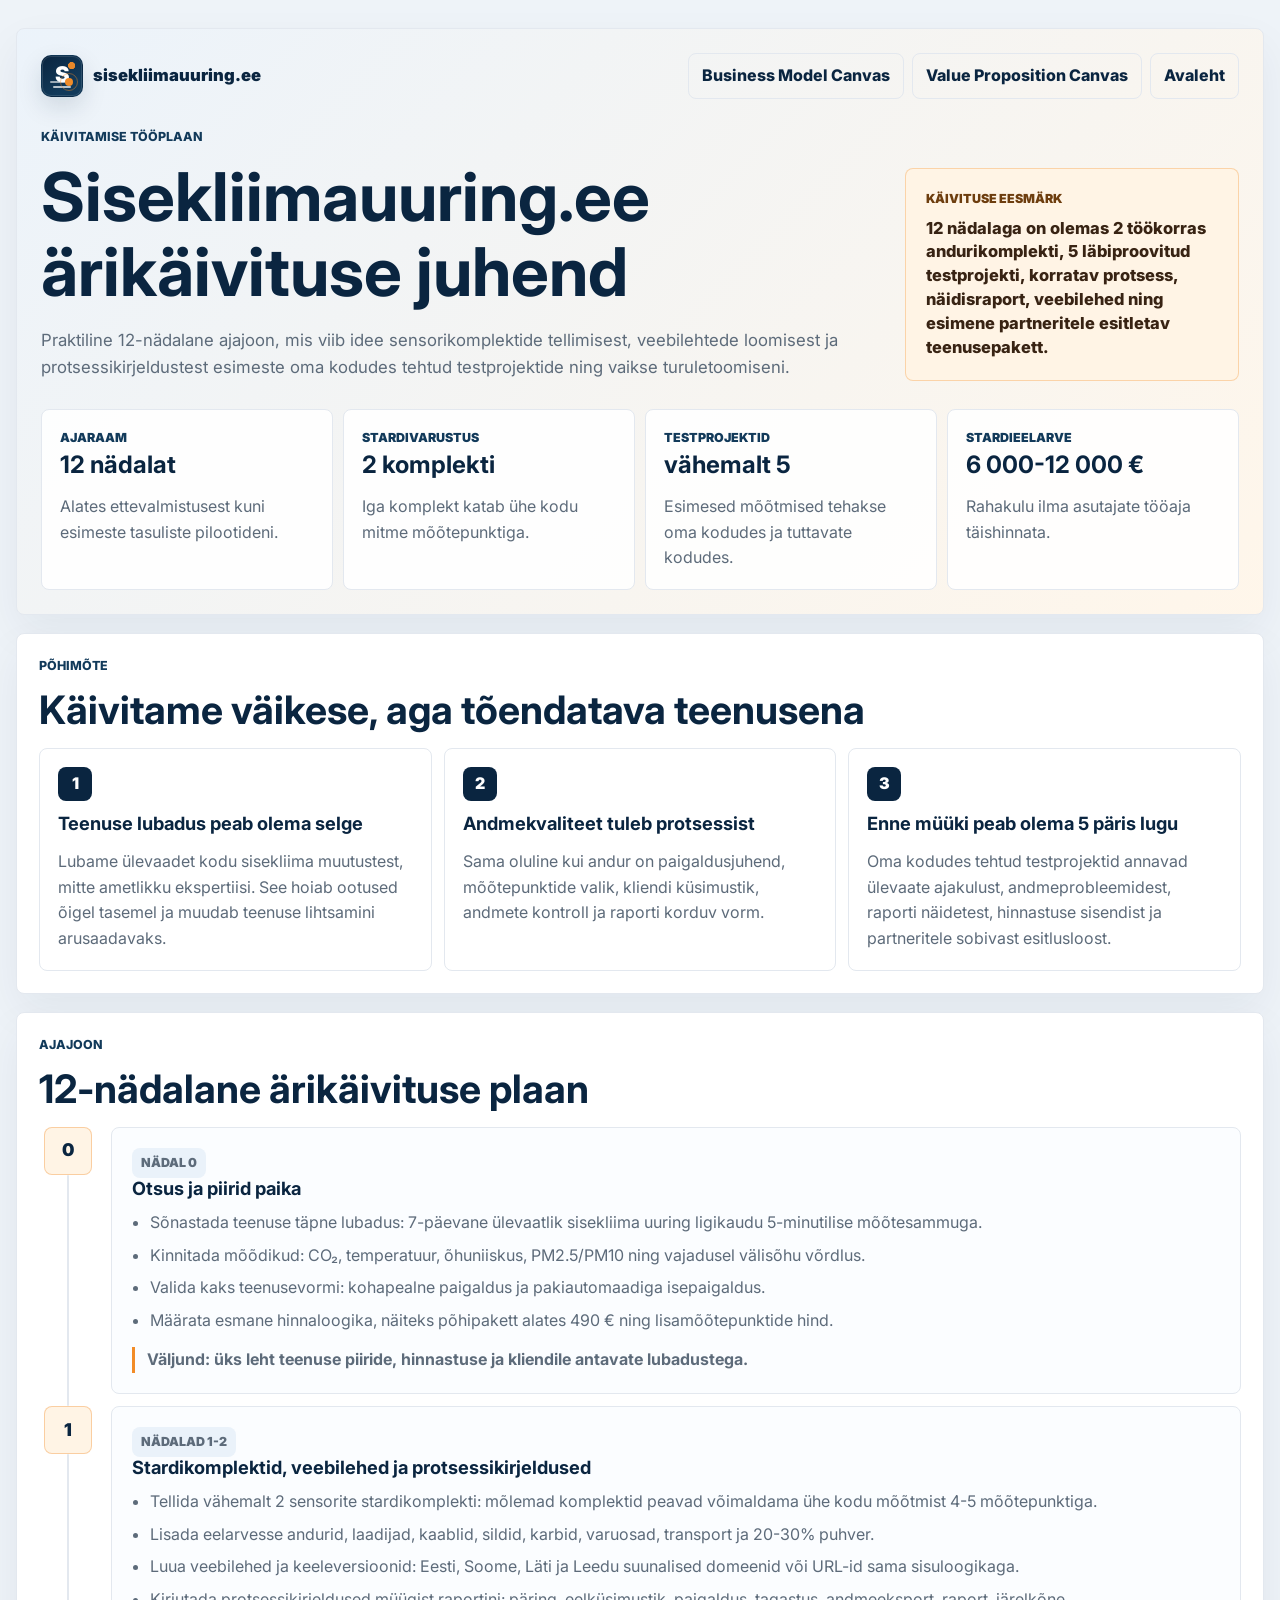
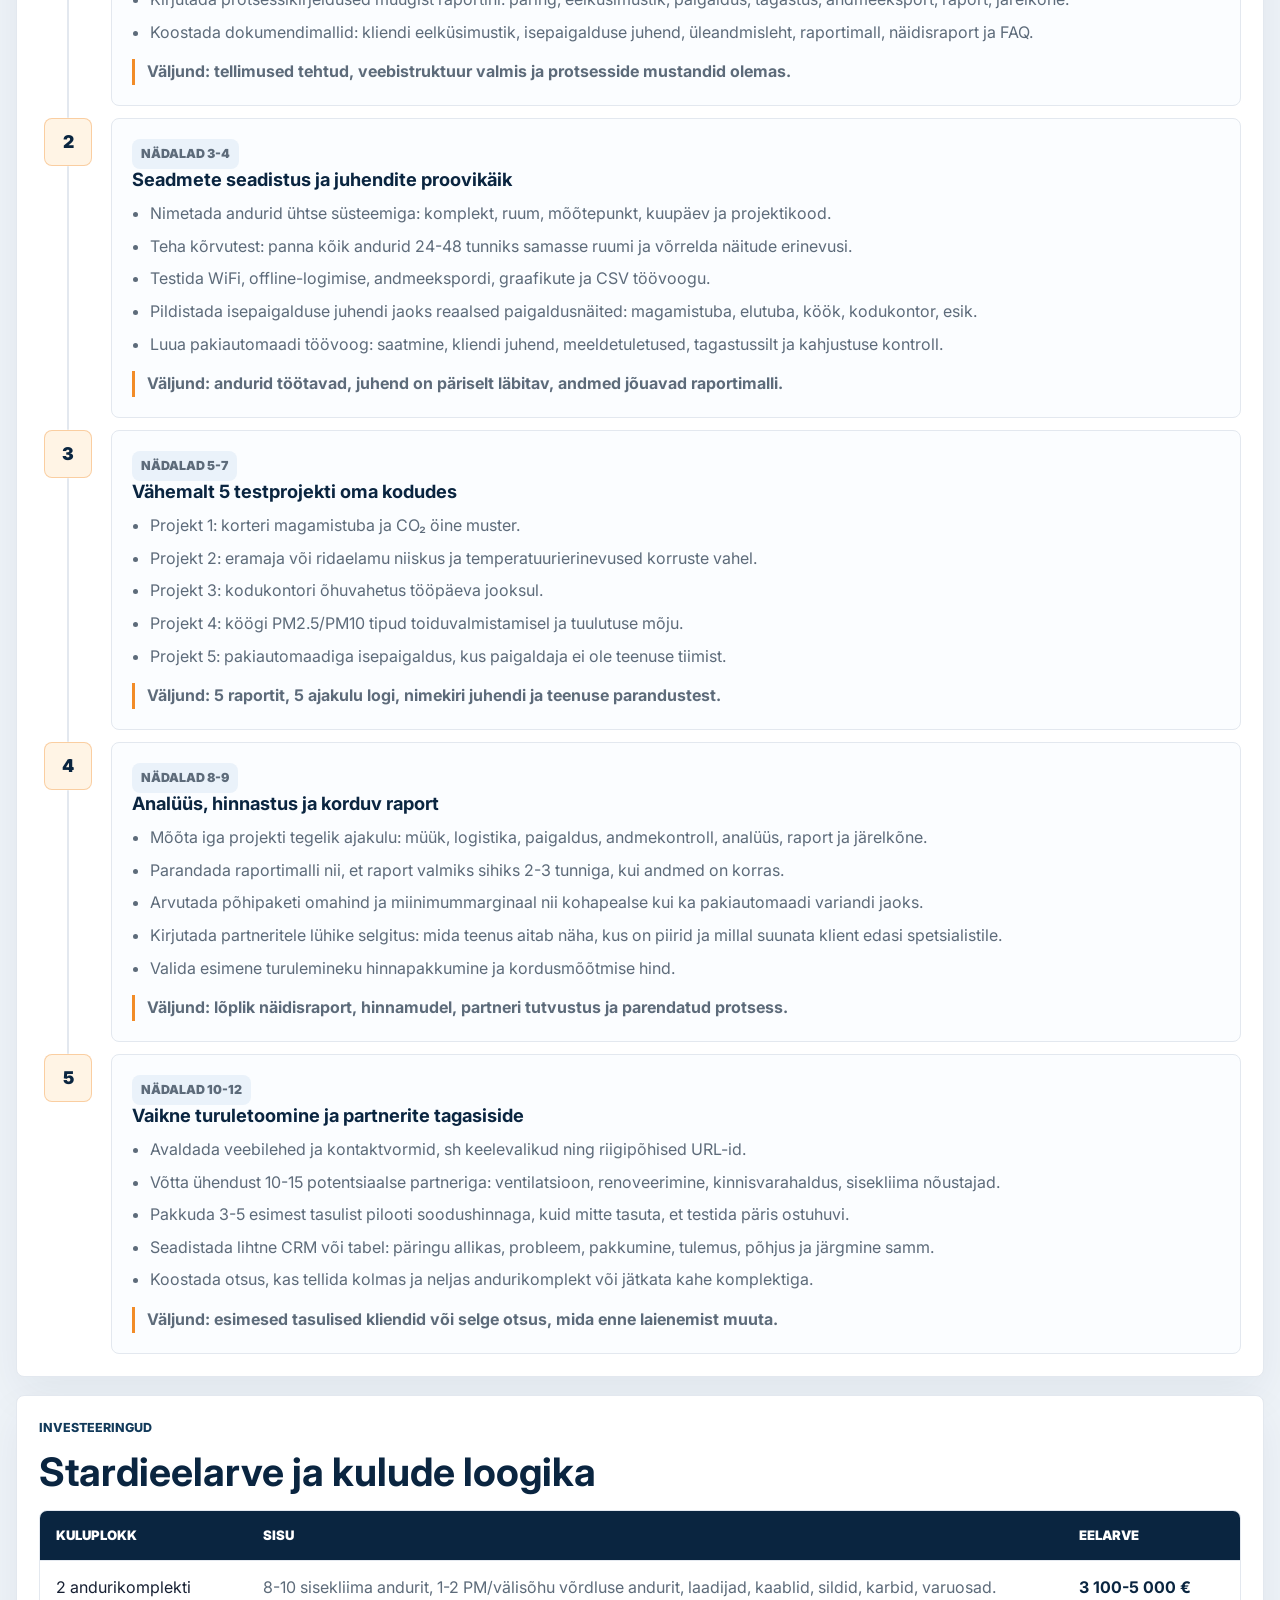
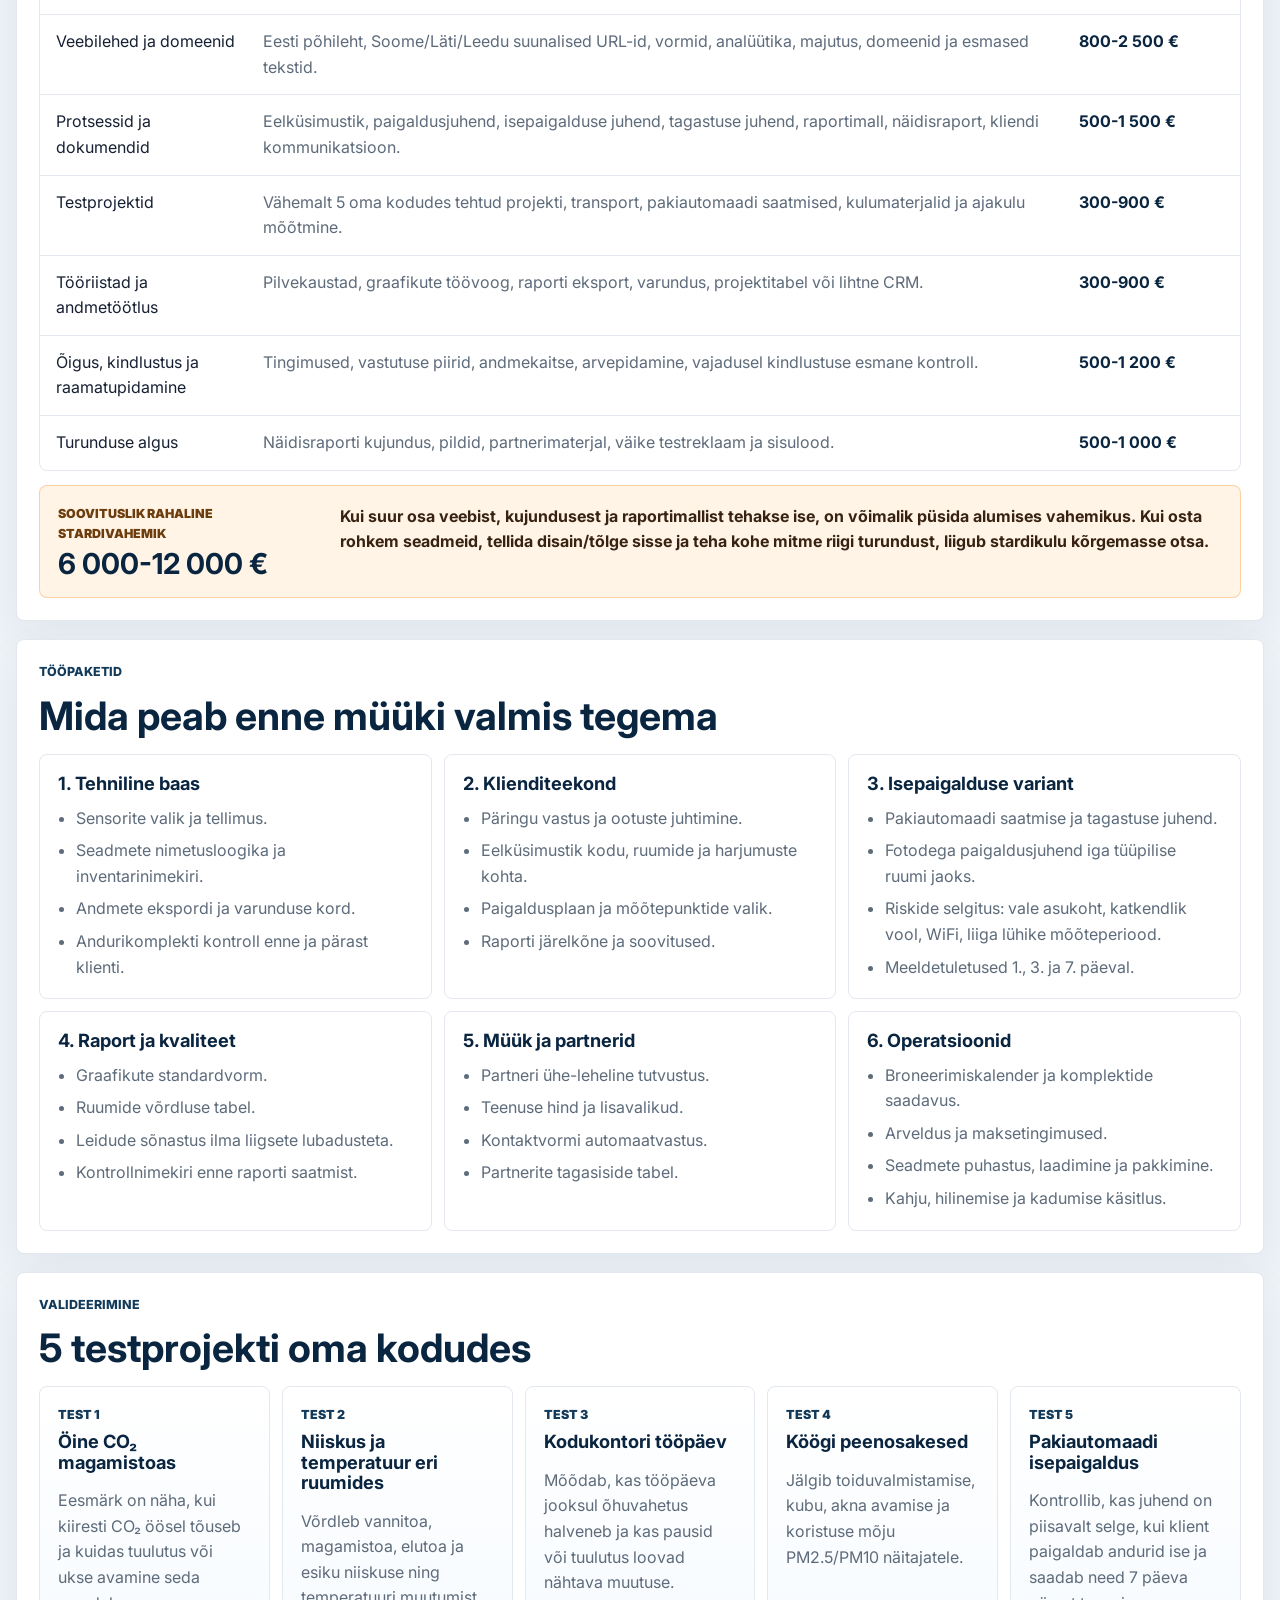
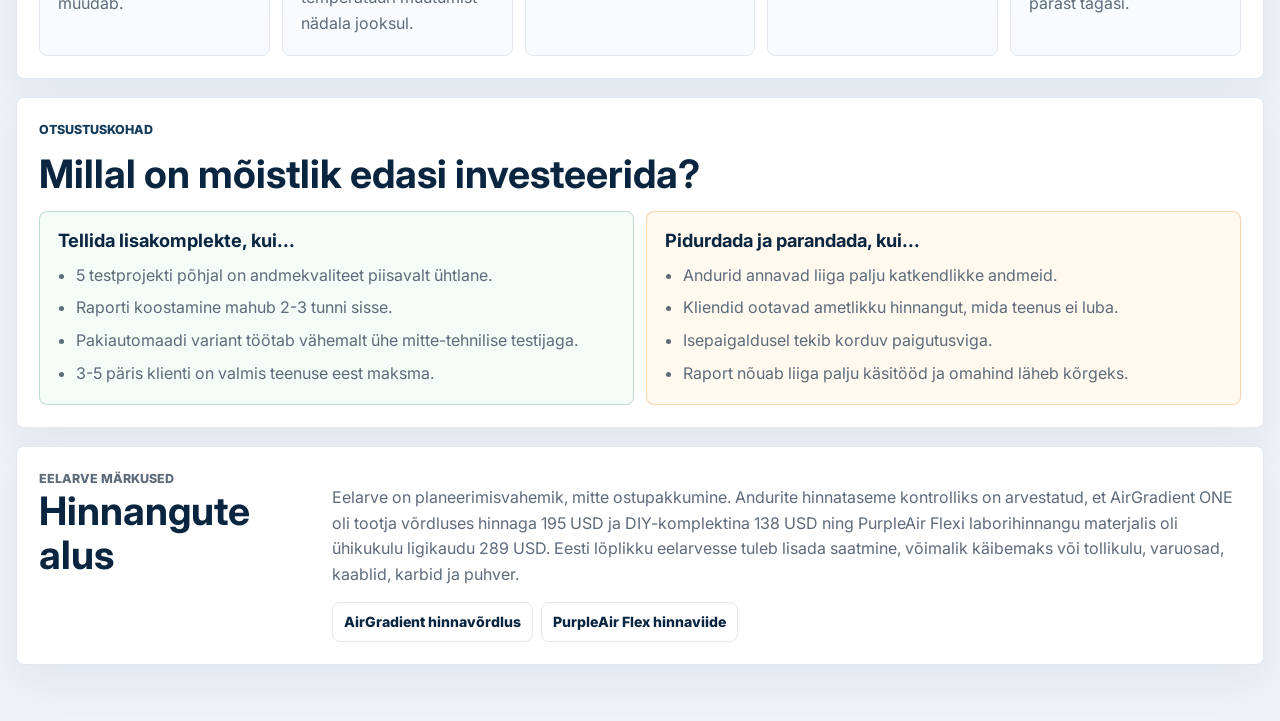
==== commit a7373b0e: "Rebrand to Sisekliimauuring" ====
--- a/business-kickoff-guide.html
+++ b/business-kickoff-guide.html
@@ -3,8 +3,8 @@
 <head>
   <meta charset="UTF-8">
   <meta name="viewport" content="width=device-width, initial-scale=1.0">
-  <title>Ruumikliima.ee - Ärikäivituse juhend</title>
-  <meta name="description" content="Ruumikliima.ee ärikäivituse ajajoon koos tööde, investeeringute, testprojektide ja otsustuskohtadega.">
+  <title>Sisekliimauuring.ee - Ärikäivituse juhend</title>
+  <meta name="description" content="Sisekliimauuring.ee ärikäivituse ajajoon koos tööde, investeeringute, testprojektide ja otsustuskohtadega.">
   <link rel="preconnect" href="https://fonts.googleapis.com">
   <link rel="preconnect" href="https://fonts.gstatic.com" crossorigin>
   <link href="https://fonts.googleapis.com/css2?family=Inter:wght@400;500;600;700;800&display=swap" rel="stylesheet">
@@ -14,7 +14,7 @@
   <main class="bmc-main">
     <section class="bmc-hero kickoff-hero">
       <div class="bmc-brandline">
-        <a class="brand bmc-brand" href="index.html" aria-label="Tagasi ruumikliima.ee avalehele">
+        <a class="brand bmc-brand" href="index.html" aria-label="Tagasi sisekliimauuring.ee avalehele">
           <span class="brand-mark" aria-hidden="true">
             <span class="brand-roof"></span>
             <span class="brand-house">
@@ -22,8 +22,7 @@
             </span>
           </span>
           <span>
-            <span class="brand-name">ruumikliima.ee</span>
-            <span class="brand-tagline">Sisekliima uuring kodudele</span>
+            <span class="brand-name">sisekliimauuring.ee</span>
           </span>
         </a>
         <div class="bmc-navlinks">
@@ -36,7 +35,7 @@
       <div class="bmc-hero-grid">
         <div>
           <p class="eyebrow">Käivitamise tööplaan</p>
-          <h1>Ruumikliima.ee ärikäivituse juhend</h1>
+          <h1>Sisekliimauuring.ee ärikäivituse juhend</h1>
           <p class="bmc-lead">Praktiline 12-nädalane ajajoon, mis viib idee sensorikomplektide tellimisest, veebilehtede loomisest ja protsessikirjeldustest esimeste oma kodudes tehtud testprojektide ning vaikse turuletoomiseni.</p>
         </div>
         <div class="bmc-summary-card">
--- a/styles.css
+++ b/styles.css
@@ -105,13 +105,13 @@
   display: flex;
   align-items: center;
   justify-content: space-between;
-  gap: 18px;
+  gap: 14px;
 }
 
 .brand {
   display: inline-flex;
   align-items: center;
-  gap: 12px;
+  gap: 10px;
   flex: 0 0 auto;
   min-width: 0;
   color: var(--color-primary);
@@ -121,81 +121,90 @@
 .brand-mark {
   position: relative;
   flex: 0 0 auto;
-  width: 44px;
-  height: 44px;
-  border-radius: 8px;
-  border: 1px solid rgba(10, 37, 64, 0.12);
-  background: linear-gradient(145deg, var(--color-soft-blue), #ffffff 72%);
-  box-shadow: inset 0 0 0 1px rgba(255, 255, 255, 0.72), 0 8px 20px rgba(10, 37, 64, 0.08);
+  width: 42px;
+  height: 42px;
+  overflow: hidden;
+  border-radius: 10px;
+  border: 1px solid rgba(10, 37, 64, 0.18);
+  background:
+    radial-gradient(circle at 74% 24%, rgba(242, 140, 40, 0.95) 0 8%, transparent 9%),
+    linear-gradient(145deg, #0a2540 0%, #123a5a 72%);
+  box-shadow: inset 0 0 0 1px rgba(255, 255, 255, 0.12), 0 10px 24px rgba(10, 37, 64, 0.13);
 }
 
 .brand-roof {
   position: absolute;
-  left: 11px;
-  top: 8px;
-  width: 22px;
-  height: 22px;
-  border-radius: 4px 4px 2px 4px;
-  background: var(--color-primary);
-  transform: rotate(45deg);
+  inset: 0;
+  display: grid;
+  place-items: center;
+  width: auto;
+  height: auto;
+  border: 0;
+  border-radius: 0;
+  background: transparent;
+  color: var(--color-white);
+  transform: none;
+}
+
+.brand-roof::before {
+  content: "S";
+  font-size: 1.35rem;
+  font-weight: 900;
+  line-height: 1;
+  transform: translateY(-1px);
 }
 
 .brand-house {
   position: absolute;
-  left: 10px;
+  left: 11px;
+  right: 11px;
   bottom: 8px;
-  width: 24px;
-  height: 20px;
-  border: 2px solid var(--color-primary);
-  border-radius: 5px;
-  background: var(--color-white);
+  width: auto;
+  height: 2px;
+  border: 0;
+  border-radius: 999px;
+  background: rgba(255, 255, 255, 0.7);
 }
 
 .brand-house::before {
   content: "";
   position: absolute;
-  left: 4px;
-  top: 5px;
-  width: 7px;
-  height: 9px;
-  border-radius: 2px;
-  background: var(--color-soft-blue);
+  left: -3px;
+  top: -5px;
+  width: 22px;
+  height: 2px;
+  border-radius: 999px;
+  background: rgba(255, 255, 255, 0.58);
 }
 
 .brand-sensor {
   position: absolute;
-  right: 3px;
-  top: 4px;
+  right: -2px;
+  top: -8px;
   width: 8px;
   height: 8px;
-  border: 2px solid var(--color-accent);
+  border: 0;
   border-radius: 50%;
-  background: var(--color-white);
+  background: var(--color-accent);
 }
 
 .brand-sensor::after {
   content: "";
   position: absolute;
-  inset: -6px;
+  inset: -5px;
   border-radius: 50%;
-  border: 1px solid rgba(242, 140, 40, 0.38);
-}
-
-.brand-name,
-.brand-tagline {
+  border: 1px solid rgba(242, 140, 40, 0.44);
+}
+
+.brand-name {
   display: block;
   min-width: 0;
-}
-
-.brand-name {
-  font-weight: 800;
-  line-height: 1.1;
-}
-
-.brand-tagline {
-  color: var(--color-muted);
-  font-size: 0.82rem;
-  line-height: 1.25;
+  color: var(--color-primary);
+  font-size: 1.04rem;
+  font-weight: 900;
+  letter-spacing: 0;
+  line-height: 1;
+  white-space: nowrap;
 }
 
 .site-nav {
@@ -204,15 +213,15 @@
   justify-content: flex-end;
   flex: 1 1 auto;
   min-width: 0;
-  gap: 2px;
-  font-size: 0.93rem;
+  gap: 1px;
+  font-size: 0.9rem;
   font-weight: 650;
 }
 
 .site-nav a {
   border-radius: 8px;
   color: var(--color-primary);
-  padding: 10px 11px;
+  padding: 10px 9px;
   text-decoration: none;
   white-space: nowrap;
 }
@@ -222,10 +231,10 @@
 }
 
 .site-nav .nav-cta {
-  margin-left: 8px;
+  margin-left: 6px;
   background: var(--color-primary);
   color: var(--color-white);
-  padding-inline: 16px;
+  padding-inline: 13px;
 }
 
 .site-nav .nav-cta:hover {
@@ -659,35 +668,149 @@
 
 .metric-strip {
   display: grid;
-  grid-template-columns: repeat(5, minmax(0, 1fr));
-  gap: 1px;
+  grid-template-columns: repeat(4, minmax(0, 1fr));
+  gap: 6px;
   margin-top: 14px;
-  overflow: hidden;
   border: 1px solid rgba(10, 37, 64, 0.12);
   border-radius: 8px;
-  background: rgba(10, 37, 64, 0.1);
-}
-
-.metric-strip span {
+  background: rgba(255, 255, 255, 0.72);
+  padding: 6px;
+}
+
+.metric-chip {
+  position: relative;
+  display: grid;
+  grid-template-columns: minmax(0, 1fr) 18px;
+  align-items: center;
+  gap: 5px;
   min-width: 0;
   background: #f8fbff;
-  color: var(--color-primary);
-  padding: 9px 8px 10px;
+  border: 1px solid rgba(10, 37, 64, 0.1);
+  border-radius: 7px;
+  color: var(--color-primary);
+  padding: 8px;
   font-size: 0.78rem;
-  font-weight: 800;
+  line-height: 1.15;
+  box-shadow: 0 7px 18px rgba(10, 37, 64, 0.04);
+}
+
+.metric-label {
+  min-width: 0;
+  font-weight: 900;
+}
+
+.metric-info {
+  display: inline-grid;
+  width: 18px;
+  height: 18px;
+  place-items: center;
+  border: 1px solid rgba(10, 37, 64, 0.18);
+  border-radius: 50%;
+  background: var(--color-white);
+  color: var(--color-primary);
+  padding: 0;
+  font-size: 0.68rem;
+  font-weight: 900;
+  line-height: 1;
+  cursor: pointer;
+}
+
+.metric-info:hover,
+.metric-info:focus-visible,
+.metric-info[aria-expanded="true"] {
+  border-color: rgba(242, 140, 40, 0.62);
+  background: var(--color-soft-orange);
+}
+
+.metric-tooltip {
+  position: absolute;
+  left: 50%;
+  bottom: calc(100% + 8px);
+  z-index: 20;
+  width: min(235px, calc(100vw - 32px));
+  border: 1px solid rgba(10, 37, 64, 0.14);
+  border-radius: 8px;
+  background: var(--color-primary);
+  color: var(--color-white);
+  padding: 10px 12px;
+  font-size: 0.78rem;
+  font-weight: 650;
+  line-height: 1.35;
+  text-align: left;
+  box-shadow: 0 16px 34px rgba(10, 37, 64, 0.2);
+  opacity: 0;
+  pointer-events: none;
+  transform: translate(-50%, 6px);
+  transition: opacity 140ms ease, transform 140ms ease, visibility 140ms ease;
+  visibility: hidden;
+}
+
+.metric-tooltip::after {
+  content: "";
+  position: absolute;
+  left: 50%;
+  top: 100%;
+  width: 10px;
+  height: 10px;
+  background: var(--color-primary);
+  transform: translate(-50%, -5px) rotate(45deg);
+}
+
+.metric-chip:hover .metric-tooltip,
+.metric-info:focus + .metric-tooltip,
+.metric-info[aria-expanded="true"] + .metric-tooltip {
+  opacity: 1;
+  transform: translate(-50%, 0);
+  visibility: visible;
+}
+
+.metric-strip .metric-chip:nth-child(4n + 1) .metric-tooltip,
+.device-spec-grid .metric-chip:nth-child(4n + 1) .metric-tooltip {
+  left: 0;
+  transform: translate(0, 6px);
+}
+
+.metric-strip .metric-chip:nth-child(4n) .metric-tooltip,
+.device-spec-grid .metric-chip:nth-child(4n) .metric-tooltip {
+  right: 0;
+  left: auto;
+  transform: translate(0, 6px);
+}
+
+.metric-strip .metric-chip:nth-child(4n + 1):hover .metric-tooltip,
+.metric-strip .metric-chip:nth-child(4n + 1) .metric-info:focus + .metric-tooltip,
+.metric-strip .metric-chip:nth-child(4n + 1) .metric-info[aria-expanded="true"] + .metric-tooltip,
+.device-spec-grid .metric-chip:nth-child(4n + 1):hover .metric-tooltip,
+.device-spec-grid .metric-chip:nth-child(4n + 1) .metric-info:focus + .metric-tooltip,
+.device-spec-grid .metric-chip:nth-child(4n + 1) .metric-info[aria-expanded="true"] + .metric-tooltip,
+.metric-strip .metric-chip:nth-child(4n):hover .metric-tooltip,
+.metric-strip .metric-chip:nth-child(4n) .metric-info:focus + .metric-tooltip,
+.metric-strip .metric-chip:nth-child(4n) .metric-info[aria-expanded="true"] + .metric-tooltip,
+.device-spec-grid .metric-chip:nth-child(4n):hover .metric-tooltip,
+.device-spec-grid .metric-chip:nth-child(4n) .metric-info:focus + .metric-tooltip,
+.device-spec-grid .metric-chip:nth-child(4n) .metric-info[aria-expanded="true"] + .metric-tooltip {
+  transform: translate(0, 0);
+}
+
+.measurement-strip {
+  display: grid;
+  grid-template-columns: repeat(3, minmax(0, 1fr));
+  gap: 8px;
+  margin-top: 10px;
+}
+
+.measurement-strip span {
+  min-width: 0;
+  border: 1px solid rgba(10, 37, 64, 0.12);
+  border-radius: 8px;
+  background: var(--color-white);
+  color: var(--color-primary);
+  padding: 8px 10px;
+  font-size: 0.78rem;
+  font-weight: 900;
   line-height: 1.15;
   text-align: center;
-}
-
-.metric-strip span::before {
-  content: "";
-  display: block;
-  width: 6px;
-  height: 6px;
-  margin: 0 auto 5px;
-  border-radius: 50%;
-  background: var(--color-accent);
-  opacity: 0.82;
+  box-shadow: 0 8px 20px rgba(10, 37, 64, 0.04);
 }
 
 .sample-finding {
@@ -859,8 +982,7 @@
 
 .info-card,
 .metric-card,
-.finding-card,
-.addon-card {
+.finding-card {
   min-width: 0;
   border: 1px solid var(--color-border);
   border-radius: var(--radius);
@@ -871,15 +993,13 @@
 
 .info-card p,
 .metric-card p,
-.finding-card p,
-.addon-card p {
+.finding-card p {
   color: var(--color-muted);
 }
 
 .info-card p:last-child,
 .metric-card p:last-child,
-.finding-card p:last-child,
-.addon-card p:last-child {
+.finding-card p:last-child {
   margin-bottom: 0;
 }
 
@@ -1300,7 +1420,7 @@
 
 .pricing-card {
   display: grid;
-  grid-template-columns: minmax(280px, 0.7fr) minmax(0, 1fr);
+  grid-template-columns: minmax(280px, 0.62fr) minmax(0, 1fr);
   gap: 32px;
   border: 1px solid rgba(10, 37, 64, 0.12);
   border-radius: var(--radius);
@@ -1360,67 +1480,576 @@
   margin-top: 14px;
 }
 
-.pricing-includes {
+.calculator-total {
+  display: grid;
+  gap: 6px;
+  margin: 24px 0 8px;
+  border: 1px solid rgba(242, 140, 40, 0.3);
+  border-radius: 8px;
+  background: var(--color-soft-orange);
+  padding: 18px;
+}
+
+.calculator-total span {
+  color: #59320d;
+  font-size: 0.84rem;
+  font-weight: 900;
+  text-transform: uppercase;
+}
+
+.calculator-total strong {
+  color: var(--color-primary);
+  font-size: clamp(2.2rem, 5vw, 3.4rem);
+  font-weight: 900;
+  line-height: 1;
+}
+
+.calculator-footnote {
+  margin: 14px 0 0;
+  color: var(--color-muted);
+  font-size: 0.9rem;
+}
+
+.pricing-calculator-panel {
+  display: grid;
+  gap: 18px;
+  min-width: 0;
   border-left: 1px solid var(--color-border);
   padding-left: 30px;
 }
 
-.pricing-includes h4 {
-  margin-bottom: 16px;
-}
-
-.included-list {
-  display: grid;
+.calculator-control {
+  border: 1px solid rgba(10, 37, 64, 0.1);
+  border-radius: 8px;
+  background: #fbfdff;
+  padding: 18px;
+}
+
+.calculator-control-header {
+  display: flex;
+  align-items: center;
+  justify-content: space-between;
+  gap: 14px;
+}
+
+.calculator-control-header label,
+.install-options legend {
+  color: var(--color-primary);
+  font-weight: 900;
+}
+
+.calculator-control-header output {
+  flex: 0 0 auto;
+  border-radius: 999px;
+  background: var(--color-soft-blue);
+  color: var(--color-primary);
+  padding: 6px 10px;
+  font-size: 0.86rem;
+  font-weight: 900;
+}
+
+.calculator-range {
+  width: 100%;
+  margin: 18px 0 14px;
+  accent-color: var(--color-accent);
+}
+
+.calculator-stepper {
+  display: grid;
+  grid-template-columns: 46px minmax(0, 1fr) 46px;
+  gap: 8px;
+}
+
+.calculator-stepper button,
+.calculator-stepper input {
+  min-height: 46px;
+  border: 1px solid rgba(10, 37, 64, 0.14);
+  border-radius: 8px;
+  background: var(--color-white);
+  color: var(--color-primary);
+  font-weight: 900;
+}
+
+.calculator-stepper button {
+  font-size: 1.15rem;
+}
+
+.calculator-stepper button:hover {
+  border-color: rgba(242, 140, 40, 0.5);
+  background: var(--color-soft-orange);
+}
+
+.calculator-stepper input {
+  width: 100%;
+  min-width: 0;
+  text-align: center;
+}
+
+.calculator-control p {
+  margin: 12px 0 0;
+  color: var(--color-muted);
+  font-size: 0.93rem;
+}
+
+.install-options {
+  display: grid;
+  gap: 10px;
+  margin: 0;
+  border: 0;
+  padding: 0;
+}
+
+.install-options legend {
+  margin-bottom: 10px;
+  padding: 0;
+}
+
+.install-options label {
+  display: grid;
+  grid-template-columns: auto minmax(0, 1fr);
+  gap: 10px;
+  cursor: pointer;
+}
+
+.install-options input {
+  width: 18px;
+  height: 18px;
+  margin-top: 20px;
+  accent-color: var(--color-accent);
+}
+
+.install-options label > span {
+  display: grid;
+  grid-template-columns: minmax(0, 1fr) auto;
+  gap: 4px 14px;
+  min-width: 0;
+  border: 1px solid rgba(10, 37, 64, 0.12);
+  border-radius: 8px;
+  background: #fbfdff;
+  padding: 14px;
+}
+
+.install-options input:checked + span {
+  border-color: rgba(242, 140, 40, 0.48);
+  background: var(--color-soft-orange);
+}
+
+.install-options strong {
+  color: var(--color-primary);
+  line-height: 1.2;
+}
+
+.install-options small {
+  color: var(--color-muted);
+  line-height: 1.35;
+}
+
+.install-options b {
+  grid-column: 2;
+  grid-row: 1 / span 2;
+  align-self: center;
+  color: var(--color-primary);
+  white-space: nowrap;
+}
+
+.price-breakdown {
+  display: grid;
+  gap: 1px;
+  overflow: hidden;
+  border: 1px solid rgba(10, 37, 64, 0.12);
+  border-radius: 8px;
+  background: rgba(10, 37, 64, 0.12);
+}
+
+.price-breakdown div {
+  display: flex;
+  align-items: center;
+  justify-content: space-between;
+  gap: 14px;
+  background: var(--color-white);
+  padding: 13px 15px;
+}
+
+.price-breakdown span {
+  color: var(--color-muted);
+  font-weight: 750;
+}
+
+.price-breakdown strong {
+  color: var(--color-primary);
+  font-weight: 900;
+  white-space: nowrap;
+}
+
+.price-breakdown div:last-child {
+  background: var(--color-primary);
+}
+
+.price-breakdown div:last-child span,
+.price-breakdown div:last-child strong {
+  color: var(--color-white);
+}
+
+.two-columns {
   grid-template-columns: repeat(2, minmax(0, 1fr));
-  column-gap: 18px;
-  row-gap: 8px;
-  margin: 0;
+}
+
+.rental-steps {
+  grid-template-columns: repeat(3, minmax(0, 1fr));
+}
+
+.rental-steps li:nth-child(3n)::after,
+.rental-steps li:last-child::after {
+  display: none;
+}
+
+.device-section {
+  background:
+    linear-gradient(180deg, rgba(255, 255, 255, 0.96), rgba(234, 242, 250, 0.72)),
+    var(--color-white);
+}
+
+.device-showcase {
+  display: grid;
+  grid-template-columns: minmax(0, 0.9fr) minmax(360px, 0.82fr);
+  gap: 48px;
+  align-items: center;
+}
+
+.device-copy > p {
+  max-width: 680px;
+  color: var(--color-muted);
+}
+
+.device-feature-list {
+  display: grid;
+  gap: 12px;
+  margin: 26px 0 0;
   padding: 0;
   list-style: none;
 }
 
-.included-list li {
+.device-feature-list li {
   position: relative;
-  display: flex;
+  display: grid;
+  gap: 4px;
   min-width: 0;
-  min-height: 36px;
-  align-items: flex-start;
-  gap: 9px;
-  border: 1px solid rgba(10, 37, 64, 0.08);
-  border-radius: 8px;
-  background: #fbfdff;
-  color: #344255;
-  padding: 8px 10px 8px 34px;
-  font-size: 0.94rem;
-  line-height: 1.35;
-}
-
-.included-list li::before {
+  border: 1px solid rgba(10, 37, 64, 0.1);
+  border-radius: 8px;
+  background: rgba(255, 255, 255, 0.86);
+  padding: 18px 18px 18px 52px;
+  box-shadow: 0 12px 30px rgba(10, 37, 64, 0.05);
+}
+
+.device-feature-list li::before {
   content: "";
   position: absolute;
-  left: 12px;
-  top: 15px;
-  width: 10px;
-  height: 6px;
-  border-left: 2px solid var(--color-accent);
-  border-bottom: 2px solid var(--color-accent);
-  transform: rotate(-45deg);
-}
-
-.two-columns {
-  grid-template-columns: repeat(2, minmax(0, 1fr));
-}
-
-.addons {
-  margin-top: 30px;
-}
-
-.addons h3 {
-  margin-bottom: 18px;
-}
-
-.addon-card strong {
-  color: var(--color-primary);
+  left: 20px;
+  top: 24px;
+  width: 12px;
+  height: 12px;
+  border-radius: 50%;
+  background: var(--color-accent);
+  box-shadow: 0 0 0 7px rgba(242, 140, 40, 0.14);
+}
+
+.device-feature-list strong {
+  color: var(--color-primary);
+  line-height: 1.25;
+}
+
+.device-feature-list span {
+  color: var(--color-muted);
+}
+
+.device-visual {
+  display: grid;
+  gap: 14px;
+  min-width: 0;
+}
+
+.device-photo-frame {
+  position: relative;
+  display: grid;
+  min-height: 360px;
+  place-items: center;
+  overflow: hidden;
+  border: 1px solid rgba(10, 37, 64, 0.12);
+  border-radius: 8px;
+  background:
+    linear-gradient(180deg, #ffffff 0%, #f1f5f9 100%);
+  padding: 24px;
+  box-shadow: 0 18px 44px rgba(10, 37, 64, 0.11);
+}
+
+.device-photo-frame::before {
+  content: "";
+  position: absolute;
+  left: 8%;
+  right: 8%;
+  bottom: 18%;
+  height: 1px;
+  background: rgba(10, 37, 64, 0.12);
+}
+
+.device-image {
+  position: relative;
+  z-index: 1;
+  display: block;
+  width: min(100%, 520px);
+  height: auto;
+  filter: drop-shadow(0 24px 30px rgba(10, 37, 64, 0.14));
+}
+
+.device-spec-grid {
+  display: grid;
+  grid-template-columns: repeat(4, minmax(0, 1fr));
+  gap: 8px;
+}
+
+.device-spec-grid .metric-chip {
+  min-height: 46px;
+  background: var(--color-white);
+  font-size: 0.8rem;
+  box-shadow: 0 8px 20px rgba(10, 37, 64, 0.05);
+}
+
+.measurement-section {
+  background: var(--color-white);
+}
+
+.measurement-insights {
+  display: grid;
+  grid-template-columns: repeat(4, minmax(0, 1fr));
+  gap: 16px;
+}
+
+.measurement-insights article {
+  display: grid;
+  align-content: start;
+  gap: 10px;
+  min-width: 0;
+  border: 1px solid rgba(10, 37, 64, 0.1);
+  border-radius: 8px;
+  background: #fbfdff;
+  padding: 20px;
+  box-shadow: 0 12px 30px rgba(10, 37, 64, 0.05);
+}
+
+.measurement-insights span {
+  justify-self: start;
+  border-radius: 999px;
+  background: var(--color-soft-blue);
+  color: var(--color-primary);
+  padding: 6px 10px;
+  font-size: 0.78rem;
+  font-weight: 900;
+  line-height: 1;
+}
+
+.measurement-insights h3 {
+  margin: 0;
+  color: var(--color-primary);
+  font-size: 1.04rem;
+  line-height: 1.25;
+}
+
+.measurement-insights p {
+  margin: 0;
+  color: var(--color-muted);
+}
+
+.price-model {
+  display: grid;
+  grid-template-columns: repeat(3, minmax(0, 1fr));
+  gap: 16px;
+}
+
+.price-model article {
+  min-width: 0;
+  border: 1px solid rgba(10, 37, 64, 0.12);
+  border-radius: var(--radius);
+  background: var(--color-white);
+  padding: 22px;
+  box-shadow: 0 12px 34px rgba(10, 37, 64, 0.05);
+}
+
+.price-model span {
+  color: var(--color-muted);
+  font-size: 0.82rem;
+  font-weight: 900;
+  text-transform: uppercase;
+}
+
+.price-model strong {
+  display: block;
+  margin: 10px 0;
+  color: var(--color-primary);
+  font-size: clamp(2rem, 4vw, 3rem);
+  font-weight: 900;
+  line-height: 1;
+}
+
+.price-model p {
+  margin: 0;
+  color: var(--color-muted);
+}
+
+.checkout-section {
+  background:
+    linear-gradient(180deg, rgba(255, 255, 255, 0.92), rgba(234, 242, 250, 0.82)),
+    var(--color-bg);
+}
+
+.checkout-grid {
+  display: grid;
+  grid-template-columns: minmax(280px, 0.48fr) minmax(0, 1fr);
+  gap: 34px;
+  align-items: start;
+}
+
+.checkout-copy {
+  position: sticky;
+  top: calc(var(--header-height) + 24px);
+}
+
+.checkout-copy p {
+  color: var(--color-muted);
+}
+
+.order-summary {
+  display: grid;
+  gap: 8px;
+  margin-top: 22px;
+  border: 1px solid rgba(242, 140, 40, 0.32);
+  border-radius: 8px;
+  background: var(--color-soft-orange);
+  padding: 20px;
+}
+
+.order-summary span {
+  color: #59320d;
+  font-size: 0.82rem;
+  font-weight: 900;
+  text-transform: uppercase;
+}
+
+.order-summary strong {
+  color: var(--color-primary);
+  font-size: clamp(2.5rem, 5vw, 3.8rem);
+  font-weight: 900;
+  line-height: 1;
+}
+
+.order-summary p {
+  margin: 0;
+  color: #4a3723;
+  font-weight: 750;
+}
+
+.checkout-facts {
+  display: grid;
+  gap: 1px;
+  overflow: hidden;
+  margin: 16px 0 0;
+  border: 1px solid rgba(10, 37, 64, 0.12);
+  border-radius: 8px;
+  background: rgba(10, 37, 64, 0.12);
+}
+
+.checkout-facts div {
+  display: grid;
+  gap: 2px;
+  background: var(--color-white);
+  padding: 12px 14px;
+}
+
+.checkout-facts dt {
+  color: var(--color-muted);
+  font-size: 0.78rem;
+  font-weight: 900;
+  text-transform: uppercase;
+}
+
+.checkout-facts dd {
+  margin: 0;
+  color: var(--color-primary);
+  font-weight: 850;
+}
+
+.checkout-form {
+  display: grid;
+  gap: 14px;
+}
+
+.checkout-card {
+  border: 1px solid rgba(10, 37, 64, 0.12);
+  border-radius: var(--radius);
+  background: var(--color-white);
+  padding: 22px;
+  box-shadow: 0 12px 34px rgba(10, 37, 64, 0.05);
+}
+
+.checkout-card h3 {
+  margin-bottom: 16px;
+}
+
+.checkout-note {
+  margin: 12px 0 0;
+  color: var(--color-muted);
+  font-size: 0.92rem;
+}
+
+.payment-methods {
+  display: grid;
+  grid-template-columns: repeat(3, minmax(0, 1fr));
+  gap: 8px;
+  margin: 16px 0 0;
+  border: 0;
+  padding: 0;
+}
+
+.payment-methods legend {
+  grid-column: 1 / -1;
+  margin-bottom: 2px;
+  color: var(--color-primary);
+  font-weight: 900;
+}
+
+.payment-methods label {
+  min-width: 0;
+  cursor: pointer;
+}
+
+.payment-methods input {
+  position: absolute;
+  opacity: 0;
+  pointer-events: none;
+}
+
+.payment-methods span {
+  display: grid;
+  min-height: 54px;
+  place-items: center;
+  border: 1px solid rgba(10, 37, 64, 0.14);
+  border-radius: 8px;
+  background: #fbfdff;
+  color: var(--color-primary);
+  padding: 8px;
+  font-size: 0.9rem;
+  font-weight: 850;
+  line-height: 1.2;
+  text-align: center;
+}
+
+.payment-methods input:checked + span {
+  border-color: rgba(242, 140, 40, 0.5);
+  background: var(--color-soft-orange);
+}
+
+.terms-card {
+  display: grid;
+  gap: 10px;
 }
 
 .faq-layout {
@@ -3155,12 +3784,24 @@
 
   .difference-layout,
   .chart-summary,
-  .room-chart-panel {
+  .room-chart-panel,
+  .device-showcase,
+  .checkout-grid {
     grid-template-columns: 1fr;
+  }
+
+  .device-visual {
+    max-width: 720px;
+  }
+
+  .checkout-copy {
+    position: static;
   }
 
   .chart-grid,
   .value-deal,
+  .price-model,
+  .measurement-insights,
   .fit-grid,
   .report-kpi-grid,
   .action-plan,
@@ -3189,13 +3830,19 @@
 
   .hero-grid,
   .report-grid,
-  .contact-grid {
+  .contact-grid,
+  .checkout-grid {
     gap: 36px;
   }
 
   .card-grid.four,
-  .steps {
+  .steps,
+  .rental-steps {
     grid-template-columns: repeat(2, minmax(0, 1fr));
+  }
+
+  .rental-steps li::after {
+    display: none;
   }
 
   .difference-grid {
@@ -3288,10 +3935,18 @@
     grid-template-columns: 1fr;
   }
 
-  .pricing-includes {
+  .pricing-calculator-panel {
     border-left: 0;
     border-top: 1px solid var(--color-border);
     padding: 24px 0 0;
+  }
+
+  .device-photo-frame {
+    min-height: 300px;
+  }
+
+  .device-spec-grid {
+    grid-template-columns: repeat(3, minmax(0, 1fr));
   }
 
   .contact-copy {
@@ -3311,6 +3966,7 @@
   .difference-grid,
   .chart-grid,
   .value-deal,
+  .measurement-insights,
   .fit-grid,
   .report-kpi-grid,
   .room-stat-grid,
@@ -3319,10 +3975,6 @@
     grid-template-columns: 1fr;
   }
 
-  .included-list {
-    grid-template-columns: 1fr;
-  }
-
   .investment-row {
     grid-template-columns: minmax(130px, 0.3fr) minmax(0, 1fr);
   }
@@ -3343,6 +3995,15 @@
 
   h2 {
     font-size: 1.85rem;
+  }
+
+  .device-photo-frame {
+    min-height: 240px;
+    padding: 14px;
+  }
+
+  .device-spec-grid {
+    grid-template-columns: repeat(2, minmax(0, 1fr));
   }
 
   .bmc-hero h1 {
@@ -3359,7 +4020,7 @@
   .brand {
     order: 1;
     flex: 1 1 0;
-    padding-right: 54px;
+    padding-right: 0;
   }
 
   .header-actions {
@@ -3367,40 +4028,42 @@
   }
 
   .brand-mark {
-    width: 38px;
-    height: 38px;
+    width: 36px;
+    height: 36px;
   }
 
   .brand-roof {
+    inset: 0;
+  }
+
+  .brand-roof::before {
+    font-size: 1.22rem;
+  }
+
+  .brand-house {
     left: 10px;
-    top: 7px;
-    width: 18px;
-    height: 18px;
-  }
-
-  .brand-house {
-    left: 8px;
+    right: 10px;
     bottom: 7px;
-    width: 22px;
-    height: 18px;
+    width: auto;
+    height: 2px;
   }
 
   .brand-house::before {
-    left: 4px;
-    top: 5px;
-    width: 6px;
-    height: 8px;
+    left: -3px;
+    top: -5px;
+    width: 19px;
+    height: 2px;
   }
 
   .brand-sensor {
-    right: 3px;
-    top: 4px;
+    right: -2px;
+    top: -7px;
     width: 7px;
     height: 7px;
   }
 
-  .brand-tagline {
-    font-size: 0.74rem;
+  .brand-name {
+    font-size: 1rem;
   }
 
   .language-switcher {
@@ -3519,11 +4182,40 @@
 
   .metric-strip {
     display: grid;
-    grid-template-columns: repeat(3, minmax(0, 1fr));
-  }
-
-  .metric-strip span {
+    grid-template-columns: repeat(2, minmax(0, 1fr));
+  }
+
+  .metric-strip .metric-chip {
     min-width: 0;
+  }
+
+  .metric-strip .metric-chip:nth-child(odd) .metric-tooltip,
+  .device-spec-grid .metric-chip:nth-child(odd) .metric-tooltip {
+    right: auto;
+    left: 0;
+    transform: translate(0, 6px);
+  }
+
+  .metric-strip .metric-chip:nth-child(even) .metric-tooltip,
+  .device-spec-grid .metric-chip:nth-child(even) .metric-tooltip {
+    right: 0;
+    left: auto;
+    transform: translate(0, 6px);
+  }
+
+  .metric-strip .metric-chip:nth-child(odd):hover .metric-tooltip,
+  .metric-strip .metric-chip:nth-child(odd) .metric-info:focus + .metric-tooltip,
+  .metric-strip .metric-chip:nth-child(odd) .metric-info[aria-expanded="true"] + .metric-tooltip,
+  .metric-strip .metric-chip:nth-child(even):hover .metric-tooltip,
+  .metric-strip .metric-chip:nth-child(even) .metric-info:focus + .metric-tooltip,
+  .metric-strip .metric-chip:nth-child(even) .metric-info[aria-expanded="true"] + .metric-tooltip,
+  .device-spec-grid .metric-chip:nth-child(odd):hover .metric-tooltip,
+  .device-spec-grid .metric-chip:nth-child(odd) .metric-info:focus + .metric-tooltip,
+  .device-spec-grid .metric-chip:nth-child(odd) .metric-info[aria-expanded="true"] + .metric-tooltip,
+  .device-spec-grid .metric-chip:nth-child(even):hover .metric-tooltip,
+  .device-spec-grid .metric-chip:nth-child(even) .metric-info:focus + .metric-tooltip,
+  .device-spec-grid .metric-chip:nth-child(even) .metric-info[aria-expanded="true"] + .metric-tooltip {
+    transform: translate(0, 0);
   }
 
   .home-scene {
@@ -3577,20 +4269,51 @@
 
   .card-grid.four,
   .steps,
+  .rental-steps,
   .two-columns,
-  .included-list,
   .form-row.two,
-  .footer-links {
+  .footer-links,
+  .price-model,
+  .payment-methods {
     grid-template-columns: 1fr;
+  }
+
+  .calculator-stepper {
+    grid-template-columns: 44px minmax(0, 1fr) 44px;
+  }
+
+  .calculator-control-header {
+    align-items: flex-start;
+    flex-direction: column;
+  }
+
+  .install-options label > span {
+    grid-template-columns: 1fr;
+  }
+
+  .install-options b {
+    grid-column: auto;
+    grid-row: auto;
+  }
+
+  .price-breakdown div {
+    align-items: flex-start;
+    flex-direction: column;
+    gap: 4px;
+  }
+
+  .checkout-card {
+    padding: 18px;
   }
 
   .pricing-card,
   .contact-form,
+  .checkout-form,
+  .checkout-card,
   .report-mock,
   .info-card,
   .metric-card,
   .finding-card,
-  .addon-card,
   .difference-grid article,
   .difference-stat,
   .chart-card,
@@ -3774,15 +4497,9 @@
   }
 
   .brand-name {
-    font-size: 0.95rem;
-    max-width: 130px;
-    overflow: hidden;
-    text-overflow: ellipsis;
+    font-size: 0.98rem;
+    max-width: none;
     white-space: nowrap;
-  }
-
-  .brand-tagline {
-    display: none;
   }
 
   .header-actions {
